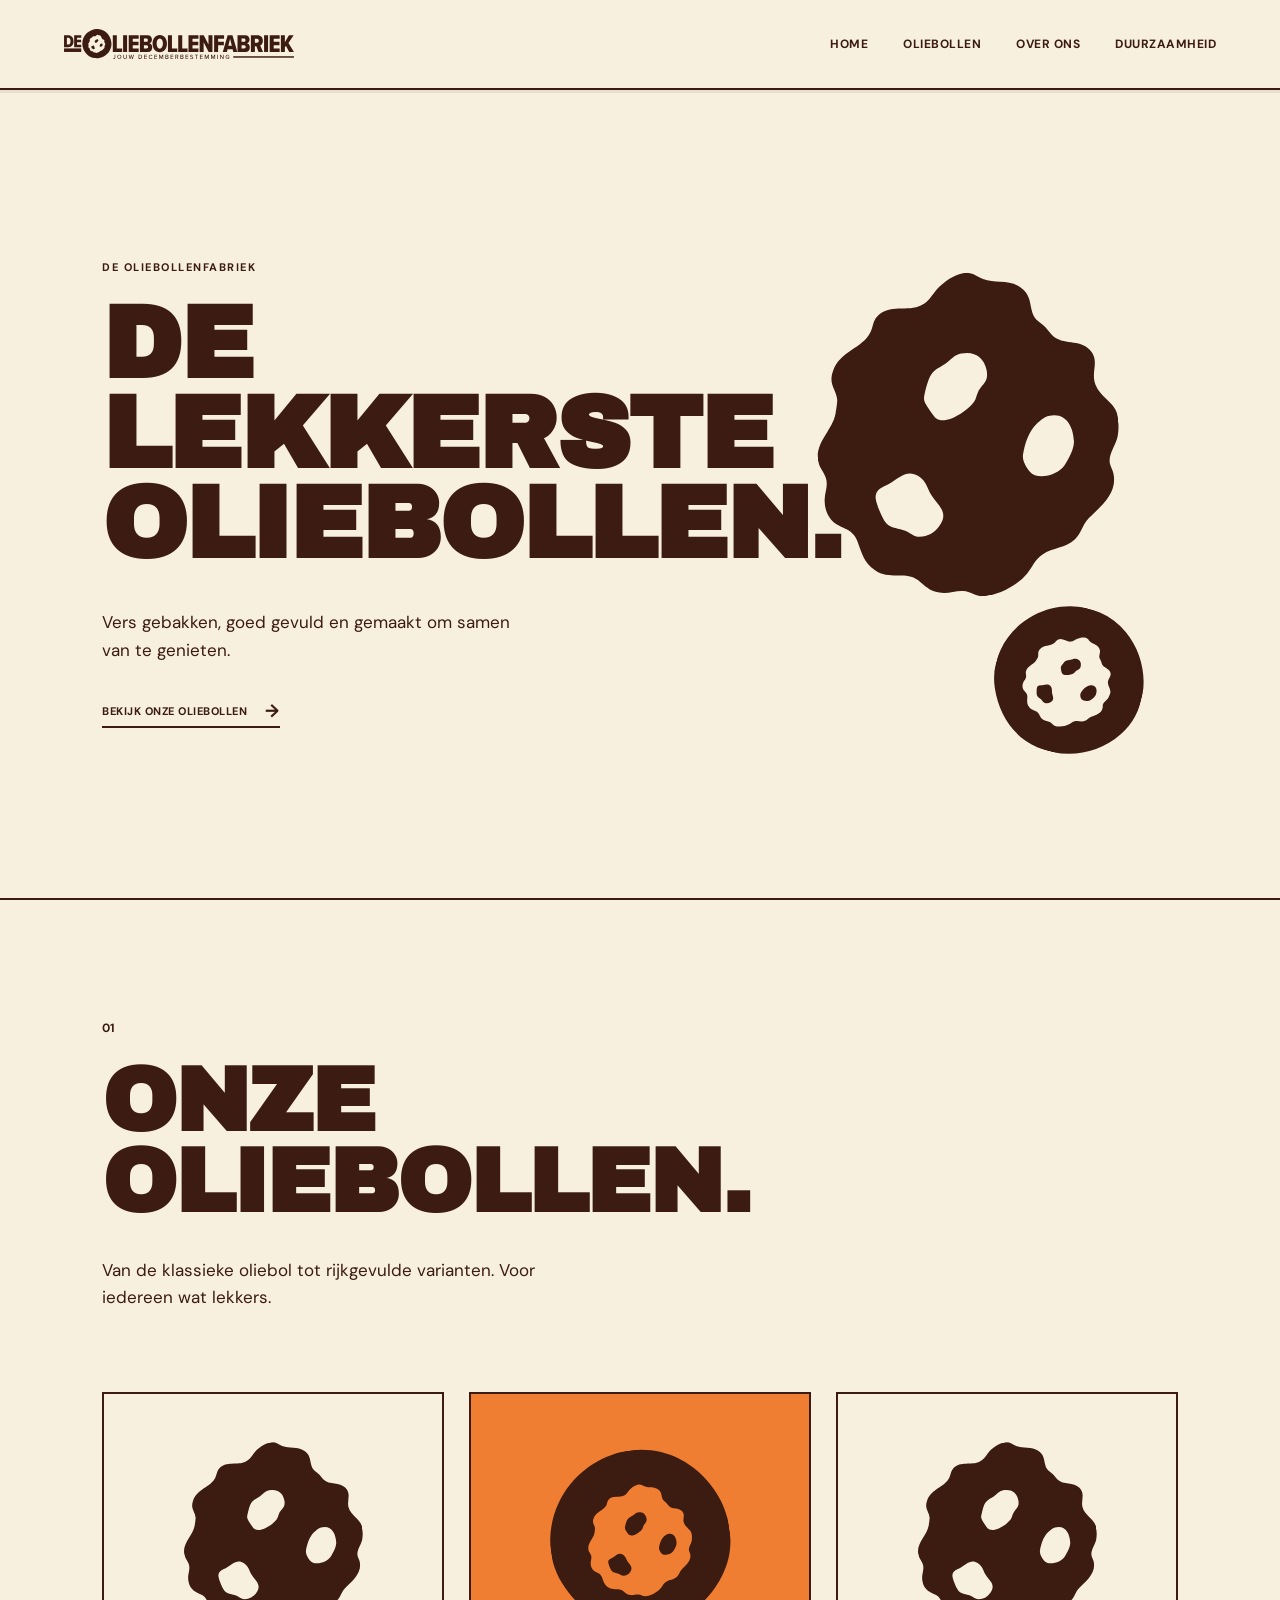
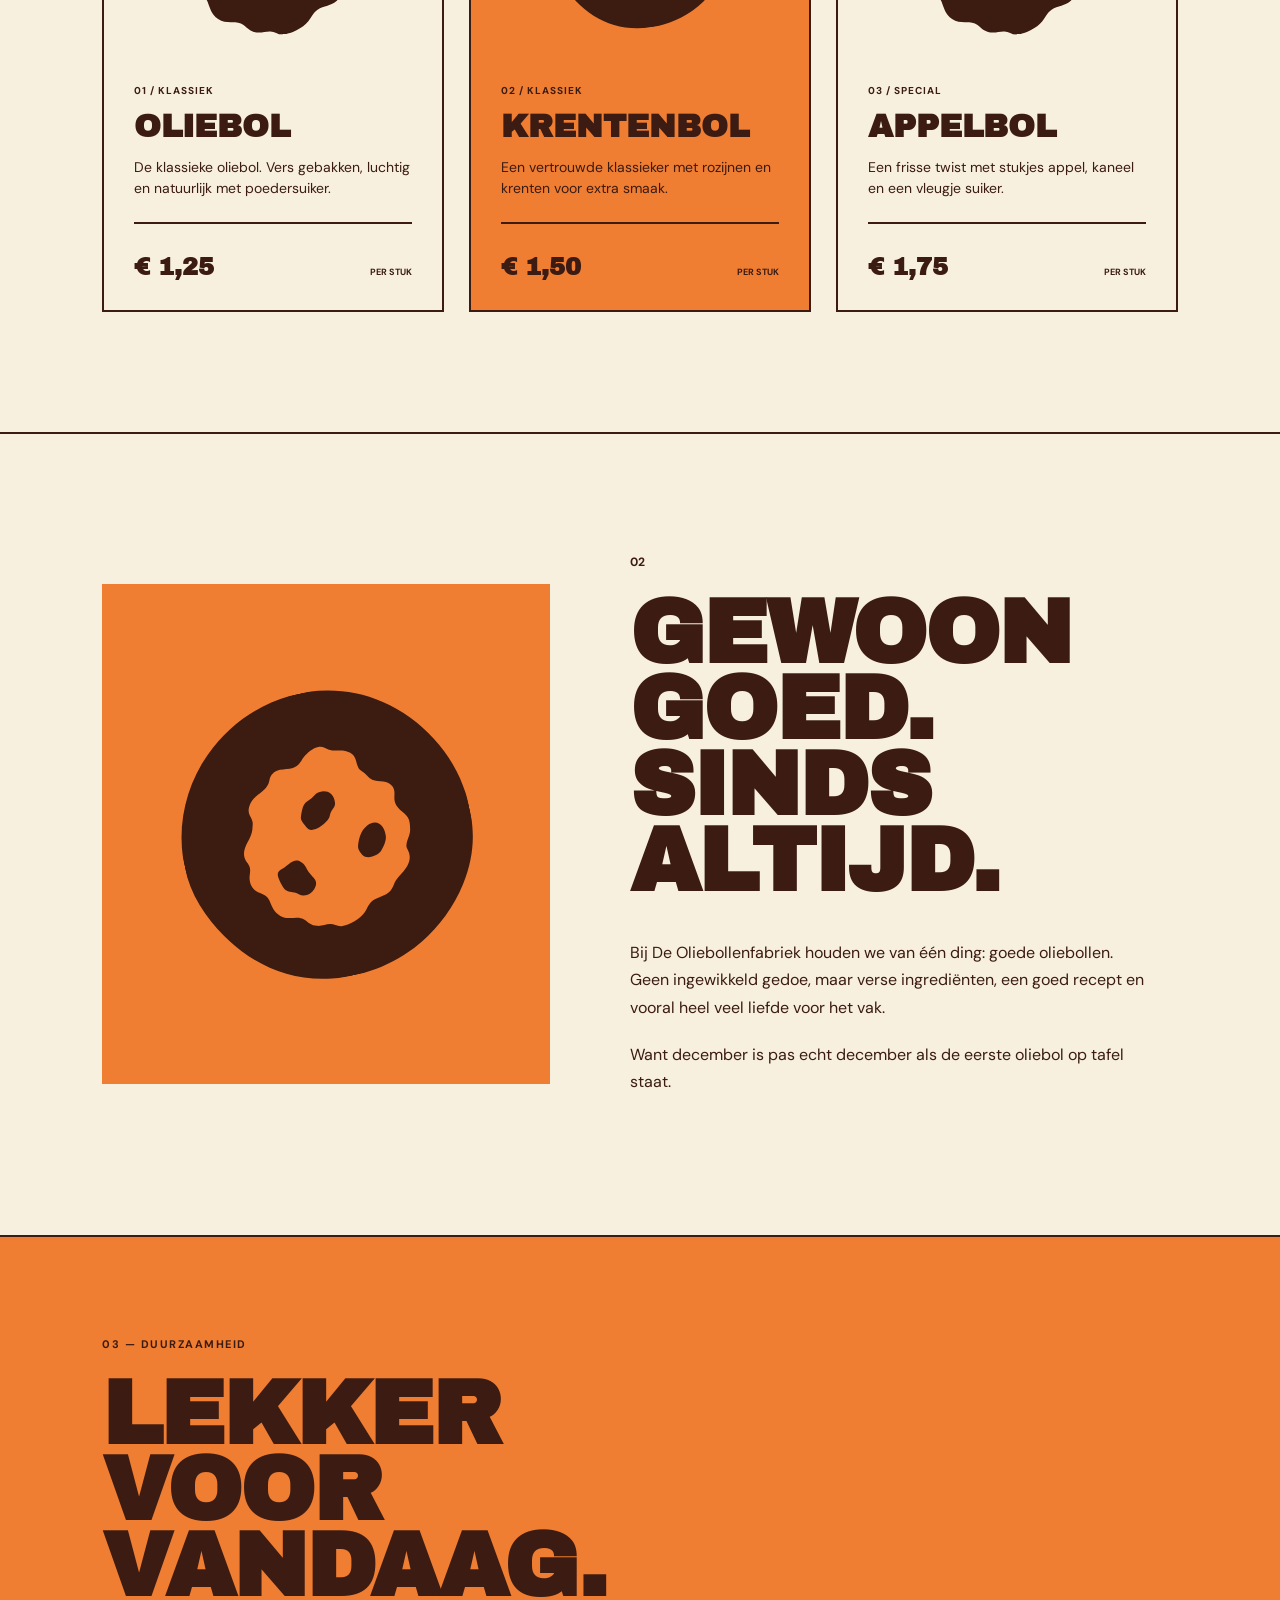
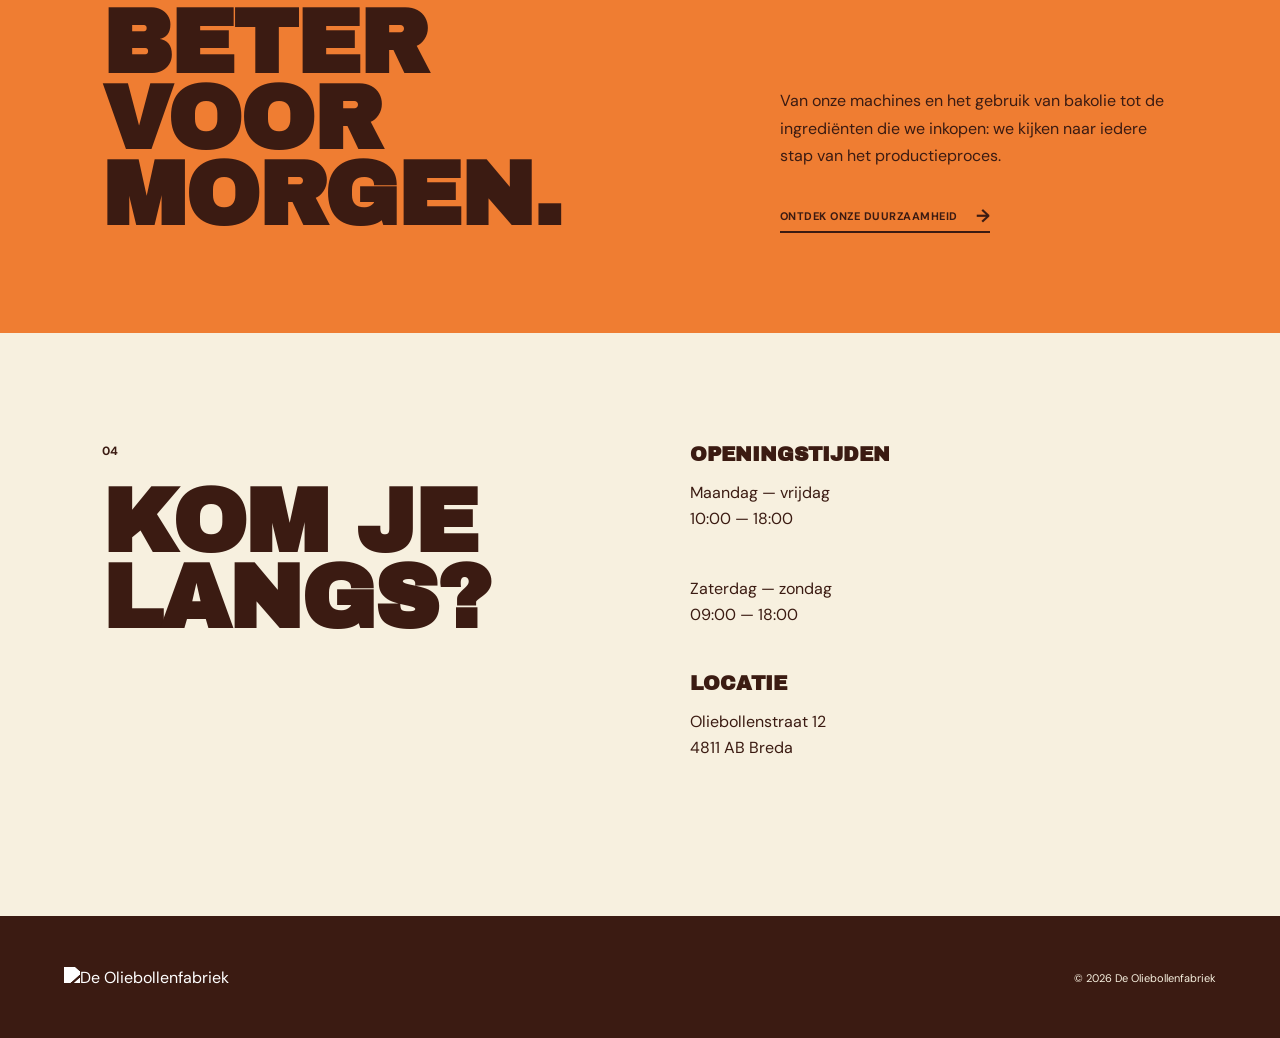
==== index.html @ 241d448b "Add files via upload" ====
<!DOCTYPE html>
<html lang="nl">
<head>
    <meta charset="UTF-8">
    <meta name="viewport" content="width=device-width, initial-scale=1.0">

    <title>De Oliebollenfabriek</title>

    <link rel="stylesheet" href="style.css">

    <link rel="preconnect" href="https://fonts.googleapis.com">
    <link rel="preconnect" href="https://fonts.gstatic.com" crossorigin>
    <link href="https://fonts.googleapis.com/css2?family=Archivo+Black&family=DM+Sans:wght@400;500;700&display=swap" rel="stylesheet">
</head>

<body>

<header class="navbar">

    <a href="index.html" class="brand">
        <img src="typeface_logo.svg" alt="De Oliebollenfabriek">
    </a>

    <nav>
        <a href="index.html">Home</a>
        <a href="#producten">Oliebollen</a>
        <a href="#over-ons">Over ons</a>
        <a href="duurzaamheid.html">Duurzaamheid</a>
    </nav>

</header>


<main>

    <!-- HERO -->
    <section class="home-hero">

        <div class="home-hero-content">

            <p class="eyebrow">DE OLIEBOLLENFABRIEK</p>

            <h1>
                DE LEKKERSTE<br>
                OLIEBOLLEN.
            </h1>

            <p class="hero-description">
                Vers gebakken, goed gevuld en gemaakt
                om samen van te genieten.
            </p>

            <a href="#producten" class="text-button">
                BEKIJK ONZE OLIEBOLLEN
                <span>→</span>
            </a>

        </div>


        <div class="home-hero-visual">

            <img
                src="oliebol.svg"
                alt=""
                class="hero-oliebol"
            >

            <img
                src="oliebol_negative.svg"
                alt=""
                class="hero-oliebol-small"
            >

        </div>

    </section>


    <!-- PRODUCTS -->
    <section class="products" id="producten">

        <div class="section-heading">

            <p class="section-number">01</p>

            <h2>
                ONZE<br>
                OLIEBOLLEN.
            </h2>

            <p class="section-intro">
                Van de klassieke oliebol tot rijkgevulde
                varianten. Voor iedereen wat lekkers.
            </p>

        </div>


        <div class="product-grid">

            <article class="product-card">

                <div class="product-image">
                    <img src="oliebol.svg" alt="Oliebol">
                </div>

                <p class="product-number">01 / KLASSIEK</p>

                <h3>OLIEBOL</h3>

                <p>
                    De klassieke oliebol. Vers gebakken,
                    luchtig en natuurlijk met poedersuiker.
                </p>

                <div class="product-bottom">
                    <strong>€ 1,25</strong>
                    <span>PER STUK</span>
                </div>

            </article>


            <article class="product-card orange-card">

                <div class="product-image">
                    <img src="oliebol_negative.svg" alt="Krentenbol">
                </div>

                <p class="product-number">02 / KLASSIEK</p>

                <h3>KRENTENBOL</h3>

                <p>
                    Een vertrouwde klassieker met rozijnen
                    en krenten voor extra smaak.
                </p>

                <div class="product-bottom">
                    <strong>€ 1,50</strong>
                    <span>PER STUK</span>
                </div>

            </article>


            <article class="product-card">

                <div class="product-image">
                    <img src="oliebol.svg" alt="Appelbol">
                </div>

                <p class="product-number">03 / SPECIAL</p>

                <h3>APPELBOL</h3>

                <p>
                    Een frisse twist met stukjes appel,
                    kaneel en een vleugje suiker.
                </p>

                <div class="product-bottom">
                    <strong>€ 1,75</strong>
                    <span>PER STUK</span>
                </div>

            </article>

        </div>

    </section>


    <!-- ABOUT -->
    <section class="about-home" id="over-ons">

        <div class="about-home-visual">

            <img src="oliebol_negative.svg" alt="">

        </div>

        <div class="about-home-content">

            <p class="section-number">02</p>

            <h2>
                GEWOON<br>
                GOED.<br>
                SINDS<br>
                ALTIJD.
            </h2>

            <p>
                Bij De Oliebollenfabriek houden we van één ding:
                goede oliebollen. Geen ingewikkeld gedoe,
                maar verse ingrediënten, een goed recept en
                vooral heel veel liefde voor het vak.
            </p>

            <p>
                Want december is pas echt december
                als de eerste oliebol op tafel staat.
            </p>

        </div>

    </section>


    <!-- SUSTAINABILITY TEASER -->
    <section class="sustainability-teaser">

        <div>

            <p class="eyebrow">03 — DUURZAAMHEID</p>

            <h2>
                LEKKER VOOR<br>
                VANDAAG.<br>
                BETER VOOR<br>
                MORGEN.
            </h2>

        </div>

        <div class="teaser-content">

            <p>
                Van onze machines en het gebruik van bakolie
                tot de ingrediënten die we inkopen: we kijken
                naar iedere stap van het productieproces.
            </p>

            <a href="duurzaamheid.html" class="text-button">
                ONTDEK ONZE DUURZAAMHEID
                <span>→</span>
            </a>

        </div>

    </section>


    <!-- CONTACT -->
    <section class="contact">

        <div>

            <p class="section-number">04</p>

            <h2>
                KOM JE<br>
                LANGS?
            </h2>

        </div>


        <div class="contact-info">

            <h3>OPENINGSTIJDEN</h3>

            <p>
                Maandag — vrijdag<br>
                10:00 — 18:00
            </p>

            <p>
                Zaterdag — zondag<br>
                09:00 — 18:00
            </p>


            <h3>LOCATIE</h3>

            <p>
                Oliebollenstraat 12<br>
                4811 AB Breda
            </p>

        </div>

    </section>

</main>


<footer class="footer">

    <img src="img/typeface_logo.svg" alt="De Oliebollenfabriek">

    <p>
        © 2026 De Oliebollenfabriek
    </p>

</footer>

</body>
</html>
---- style.css ----
/* =========================================================
   DE OLIEBOLLENFABRIEK
   ========================================================= */

:root {
    --cream: #f7f0df;
    --brown: #3b1b12;
    --orange: #ef7d32;
    --white: #fffaf0;
}


/* =========================================================
   RESET
   ========================================================= */

* {
    margin: 0;
    padding: 0;
    box-sizing: border-box;
}

html {
    scroll-behavior: smooth;
}

body {
    background: var(--cream);
    color: var(--brown);
    font-family: "DM Sans", sans-serif;
    overflow-x: hidden;
}

img {
    max-width: 100%;
    display: block;
}

a {
    color: inherit;
    text-decoration: none;
}


/* =========================================================
   HEADER
   ========================================================= */

.navbar {
    height: 90px;
    padding: 0 5vw;

    display: flex;
    align-items: center;
    justify-content: space-between;

    background: var(--cream);

    border-bottom: 2px solid var(--brown);

    position: sticky;
    top: 0;
    z-index: 100;

    /* Slight separation from the content underneath */
    box-shadow: 0 3px 0 rgba(59, 27, 18, 0.08);
}

.brand {
    width: 230px;
}

.brand img {
    width: 100%;
}

.navbar nav {
    display: flex;
    align-items: center;
    gap: 35px;
}

.navbar nav a {
    font-size: 12px;
    font-weight: 700;
    text-transform: uppercase;
    letter-spacing: 0.5px;

    transition: opacity 0.2s ease;
}

.navbar nav a:hover {
    opacity: 0.55;
}


/* =========================================================
   TYPOGRAPHY
   ========================================================= */

h1,
h2,
h3 {
    font-family: "Archivo Black", sans-serif;
    font-weight: 900;
}

h1,
h2 {
    letter-spacing: -2px;
}

.eyebrow {
    margin-bottom: 25px;

    font-size: 11px;
    font-weight: 700;
    letter-spacing: 1.5px;
}

.section-number {
    margin-bottom: 25px;

    font-size: 12px;
    font-weight: 700;
}


/* =========================================================
   BUTTONS
   ========================================================= */

.text-button {
    display: inline-flex;
    align-items: center;
    gap: 18px;

    padding-bottom: 8px;

    border-bottom: 2px solid var(--brown);

    font-size: 11px;
    font-weight: 700;
    letter-spacing: 0.5px;

    transition: gap 0.2s ease;
}

.text-button span {
    font-size: 18px;
    line-height: 0;
}

.text-button:hover {
    gap: 28px;
}

.text-button-light {
    border-color: var(--cream);
    color: var(--cream);
}


/* =========================================================
   HOMEPAGE — HERO
   ========================================================= */

.home-hero {
    min-height: calc(100vh - 90px);

    padding: 90px 8vw;

    display: grid;
    grid-template-columns: 1.1fr 0.9fr;

    align-items: center;

    border-bottom: 2px solid var(--brown);

    overflow: hidden;
}

.home-hero-content {
    position: relative;
    z-index: 2;
}

.home-hero h1 {
    max-width: 850px;

    font-size: clamp(55px, 8vw, 125px);
    line-height: 0.88;
}

.hero-description {
    max-width: 430px;

    margin: 40px 0 35px;

    font-size: 17px;
    line-height: 1.6;
}

.home-hero-visual {
    position: relative;
    height: 600px;
}

.home-hero-visual .hero-oliebol {
    position: absolute;

    width: min(430px, 34vw);

    right: 2vw;
    top: 80px;

    transform: rotate(-8deg);
}

.home-hero-visual .hero-oliebol-small {
    position: absolute;

    width: 150px;

    right: 0;
    bottom: 40px;

    transform: rotate(15deg);
}


/* =========================================================
   HOMEPAGE — PRODUCTS
   ========================================================= */

.products {
    padding: 120px 8vw;

    border-bottom: 2px solid var(--brown);
}

.products .section-heading {
    max-width: 900px;
    margin-bottom: 80px;
}

.products .section-heading h2 {
    font-size: clamp(55px, 7vw, 105px);
    line-height: 0.9;
}

.section-intro {
    max-width: 500px;

    margin-top: 35px;

    font-size: 17px;
    line-height: 1.6;
}

.product-grid {
    display: grid;
    grid-template-columns: repeat(3, 1fr);
    gap: 25px;
}

.product-card {
    min-height: 520px;

    padding: 30px;

    border: 2px solid var(--brown);

    display: flex;
    flex-direction: column;

    transition:
        transform 0.2s ease,
        box-shadow 0.2s ease;
}

.product-card:hover {
    transform: translateY(-8px);
    box-shadow: 8px 8px 0 var(--brown);
}

.product-card.orange-card {
    background: var(--orange);
}

.product-image {
    height: 230px;

    display: flex;
    align-items: center;
    justify-content: center;

    margin-bottom: 30px;
}

.product-image img {
    width: 180px;
    transform: rotate(-8deg);
}

.product-number {
    margin-bottom: 15px;

    font-size: 10px;
    font-weight: 700;
    letter-spacing: 1px;
}

.product-card h3 {
    margin-bottom: 15px;
    font-size: 32px;
    line-height: 0.95;
}

.product-card > p:not(.product-number) {
    font-size: 14px;
    line-height: 1.5;
}

.product-bottom {
    margin-top: auto;
    padding-top: 30px;

    display: flex;
    align-items: baseline;
    justify-content: space-between;

    border-top: 2px solid currentColor;
}

.product-bottom strong {
    font-family: "Archivo Black", sans-serif;
    font-size: 24px;
}

.product-bottom span {
    font-size: 9px;
    font-weight: 700;
}


/* =========================================================
   HOMEPAGE — ABOUT
   ========================================================= */

.about-home {
    min-height: 750px;

    padding: 120px 8vw;

    display: grid;
    grid-template-columns: 0.9fr 1.1fr;

    align-items: center;
    gap: 80px;

    border-bottom: 2px solid var(--brown);
}

.about-home-visual {
    min-height: 500px;

    background: var(--orange);

    display: flex;
    align-items: center;
    justify-content: center;
}

.about-home-visual img {
    width: 65%;
    transform: rotate(-12deg);
}

.about-home-content {
    max-width: 650px;
}

.about-home-content h2 {
    margin-bottom: 40px;

    font-size: clamp(55px, 7vw, 105px);
    line-height: 0.85;
}

.about-home-content > p:not(.section-number) {
    max-width: 520px;

    margin-bottom: 20px;

    font-size: 16px;
    line-height: 1.7;
}


/* =========================================================
   HOMEPAGE — SUSTAINABILITY TEASER
   ========================================================= */

.sustainability-teaser {
    min-height: 650px;

    padding: 100px 8vw;

    background: var(--orange);

    display: grid;
    grid-template-columns: 1.2fr 0.8fr;

    align-items: end;
    gap: 80px;
}

.sustainability-teaser h2 {
    font-size: clamp(55px, 7vw, 105px);
    line-height: 0.85;
}

.teaser-content {
    max-width: 420px;
}

.teaser-content p {
    margin-bottom: 35px;

    font-size: 16px;
    line-height: 1.7;
}


/* =========================================================
   HOMEPAGE — CONTACT
   ========================================================= */

.contact {
    min-height: 550px;

    padding: 110px 8vw;

    display: grid;
    grid-template-columns: 1fr 1fr;

    gap: 100px;

    border-bottom: 2px solid var(--brown);
}

.contact h2 {
    font-size: clamp(55px, 7vw, 105px);
    line-height: 0.85;
}

.contact-info {
    max-width: 400px;
}

.contact-info h3 {
    margin-bottom: 15px;
    font-size: 20px;
}

.contact-info p {
    margin-bottom: 45px;

    font-size: 16px;
    line-height: 1.6;
}


/* =========================================================
   DUURZAAMHEID — HERO
   ========================================================= */

.hero {
    min-height: 750px;

    padding: 90px 8vw;

    display: grid;
    grid-template-columns: 1.2fr 0.8fr;

    align-items: center;

    border-bottom: 2px solid var(--brown);

    overflow: hidden;
}

.hero-content {
    position: relative;
    z-index: 2;
}

.hero h1 {
    max-width: 1000px;

    font-size: clamp(55px, 7.5vw, 125px);
    line-height: 0.88;
}

.hero-intro {
    max-width: 550px;

    margin: 40px 0 35px;

    font-size: 17px;
    line-height: 1.6;
}

.hero-visual {
    position: relative;
    height: 600px;
}

.hero-visual .hero-oliebol {
    position: absolute;

    width: min(430px, 34vw);

    right: 0;
    top: 80px;

    transform: rotate(-8deg);
}

.hero-visual .hero-oliebol-small {
    position: absolute;

    width: 150px;

    right: 20px;
    bottom: 20px;

    transform: rotate(15deg);
}


/* =========================================================
   DUURZAAMHEID — PRODUCTION STORY
   ========================================================= */

.about {
    min-height: 700px;

    padding: 110px 8vw;

    display: grid;
    grid-template-columns: 1.2fr 0.8fr;

    gap: 70px;

    border-bottom: 2px solid var(--brown);
}

.about-heading h2 {
    width: 100%;
    max-width: 100%;

    font-size: clamp(42px, 5.2vw, 82px);
    line-height: 0.9;

    letter-spacing: -1.5px;
}

.about-text {
    max-width: 430px;

    font-size: 16px;
    line-height: 1.65;
}

.about-text p {
    margin-bottom: 25px;
}

.about-decoration {
    margin-top: 60px;

    display: flex;
    justify-content: flex-end;
}

.about-decoration img {
    width: 150px;
    transform: rotate(12deg);
}


/* =========================================================
   DUURZAAMHEID — CARDS
   ========================================================= */

.sustainability {
    padding: 110px 8vw;

    background: var(--brown);
    color: var(--cream);
}

.section-heading.light {
    margin-bottom: 80px;
}

.section-heading.light h2 {
    font-size: clamp(55px, 7vw, 105px);
    line-height: 0.85;
}

.cards {
    display: grid;
    grid-template-columns: repeat(2, 1fr);
    gap: 20px;
}

.card {
    min-height: 330px;

    padding: 30px;

    border: 2px solid var(--cream);

    display: flex;
    flex-direction: column;
}

.card-number {
    margin-bottom: 70px;

    font-size: 12px;
    font-weight: 700;
}

.card h3 {
    margin-bottom: 20px;

    font-size: 28px;
    line-height: 0.95;
}

.card p:last-child {
    max-width: 500px;

    font-size: 14px;
    line-height: 1.6;
}


/* =========================================================
   DUURZAAMHEID — FUTURE
   ========================================================= */

.future {
    min-height: 750px;

    padding: 120px 8vw;

    display: grid;
    grid-template-columns: 1fr 1fr;

    align-items: center;
    gap: 80px;

    border-bottom: 2px solid var(--brown);
}

.future h2 {
    font-size: clamp(60px, 8vw, 120px);
    line-height: 0.83;
}

.future-text {
    max-width: 430px;

    margin-top: 50px;

    font-size: 16px;
    line-height: 1.7;
}

.future-text p {
    margin-bottom: 20px;
}

.future-visual {
    display: flex;
    align-items: center;
    justify-content: center;
}

.orange-circle {
    width: min(500px, 40vw);
    aspect-ratio: 1;

    border-radius: 50%;

    background: var(--orange);

    display: flex;
    align-items: center;
    justify-content: center;
}

.orange-circle img {
    width: 65%;
    transform: rotate(-12deg);
}


/* =========================================================
   DUURZAAMHEID — CTA
   ========================================================= */

.cta {
    min-height: 600px;

    padding: 110px 8vw;

    background: var(--orange);

    display: flex;
    flex-direction: column;
    justify-content: center;
}

.cta h2 {
    margin-bottom: 50px;

    font-size: clamp(55px, 7vw, 110px);
    line-height: 0.85;
}


/* =========================================================
   FOOTER
   ========================================================= */

.footer {
    min-height: 120px;

    padding: 35px 5vw;

    display: flex;
    align-items: center;
    justify-content: space-between;

    background: var(--brown);
    color: var(--cream);
}

.footer img {
    width: 210px;
    filter: brightness(0) invert(1);
}

.footer p {
    font-size: 11px;
}


/* =========================================================
   TABLET
   ========================================================= */

@media (max-width: 900px) {

    .navbar {
        padding: 0 5vw;
    }

    .navbar nav {
        gap: 18px;
    }

    .navbar nav a {
        font-size: 10px;
    }

    .brand {
        width: 180px;
    }


    .home-hero,
    .hero {
        grid-template-columns: 1fr;
    }

    .home-hero-visual,
    .hero-visual {
        height: 350px;
    }

    .home-hero-visual .hero-oliebol,
    .hero-visual .hero-oliebol {
        width: 300px;

        right: 10%;
        top: 20px;
    }


    .product-grid {
        grid-template-columns: 1fr;
    }

    .cards {
        grid-template-columns: 1fr;
    }

    .product-card {
        min-height: 450px;
    }


    .about-home,
    .about,
    .future,
    .contact,
    .sustainability-teaser {
        grid-template-columns: 1fr;
    }


    .about-home {
        gap: 60px;
    }

    .about-home-visual {
        min-height: 400px;
    }


    .sustainability-teaser {
        gap: 60px;
    }


    .future {
        gap: 60px;
    }

    .orange-circle {
        width: 400px;
    }


    .contact {
        gap: 60px;
    }
}


/* =========================================================
   MOBILE
   ========================================================= */

@media (max-width: 600px) {

    .navbar {
        height: auto;

        padding: 20px 6vw;

        flex-direction: column;

        gap: 20px;
    }

    .navbar nav {
        width: 100%;

        justify-content: center;
        flex-wrap: wrap;

        gap: 15px;
    }

    .brand {
        width: 190px;
    }


    .home-hero,
    .hero {
        padding: 70px 6vw;
    }

    .home-hero h1,
    .hero h1 {
        font-size: 48px;
    }

    .home-hero-visual,
    .hero-visual {
        height: 280px;
    }

    .home-hero-visual .hero-oliebol,
    .hero-visual .hero-oliebol {
        width: 230px;
        right: 5%;
    }

    .hero-oliebol-small {
        width: 90px;
    }


    .products,
    .about-home,
    .about,
    .sustainability,
    .future,
    .contact,
    .cta {
        padding: 75px 6vw;
    }


    .products .section-heading h2,
    .section-heading.light h2,
    .about-home-content h2,
    .sustainability-teaser h2,
    .contact h2,
    .future h2,
    .cta h2 {
        font-size: 50px;
    }


    .about-heading h2 {
        font-size: 45px;
    }


    .product-card {
        min-height: 450px;
    }


    .orange-circle {
        width: 280px;
    }


    .footer {
        padding: 30px 6vw;

        flex-direction: column;

        gap: 20px;
    }

}
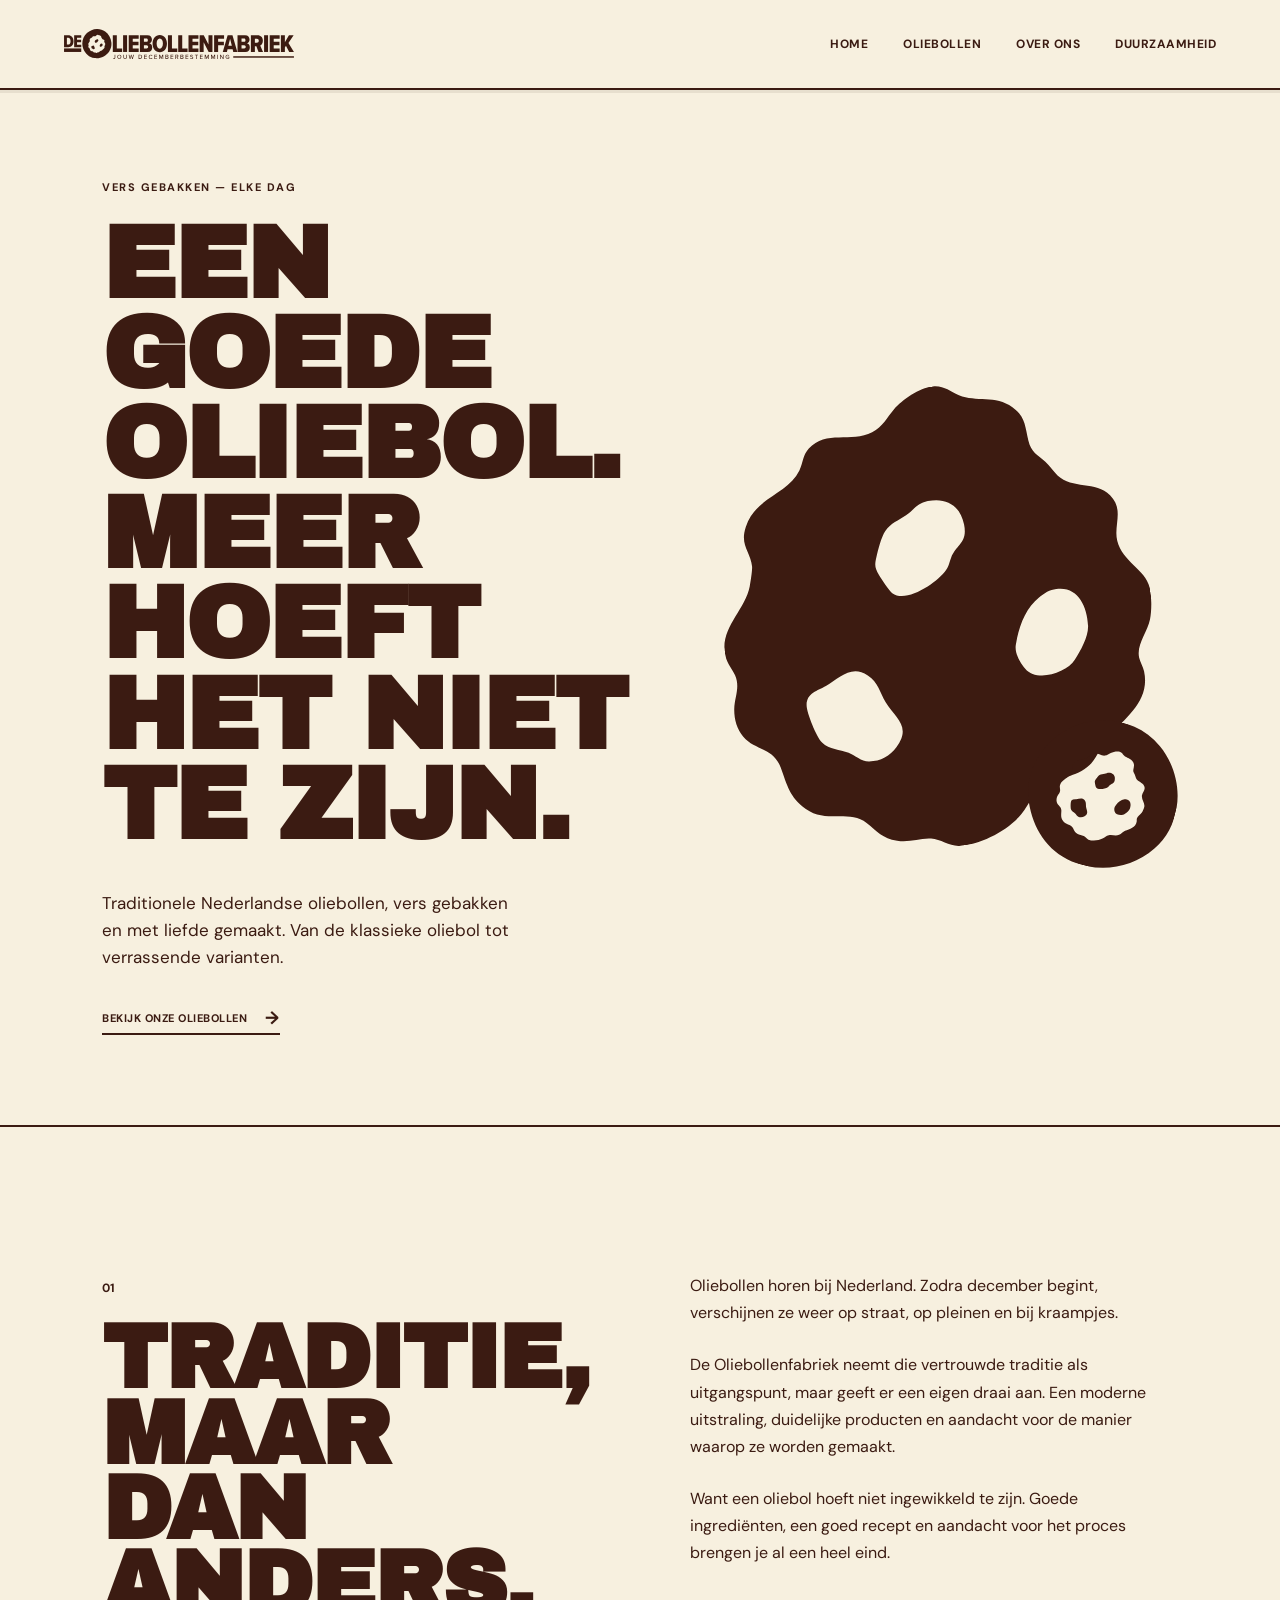
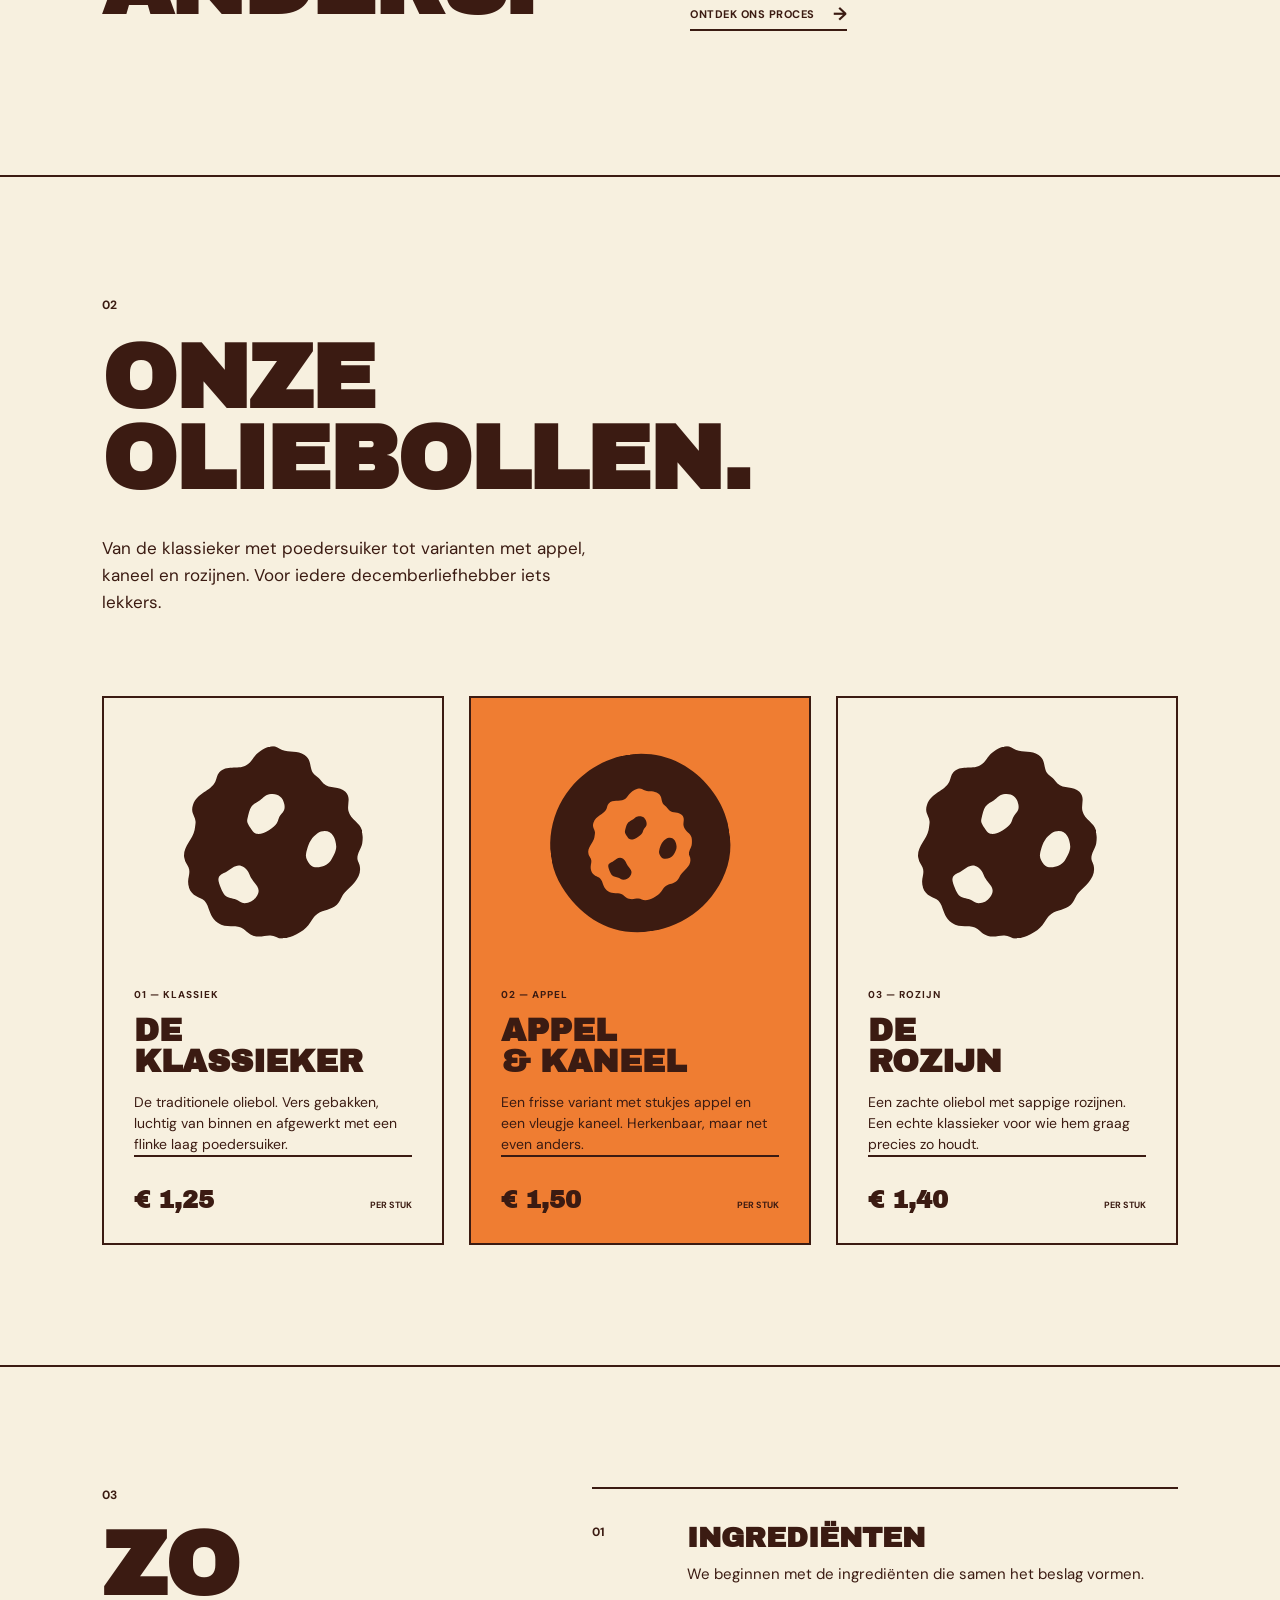
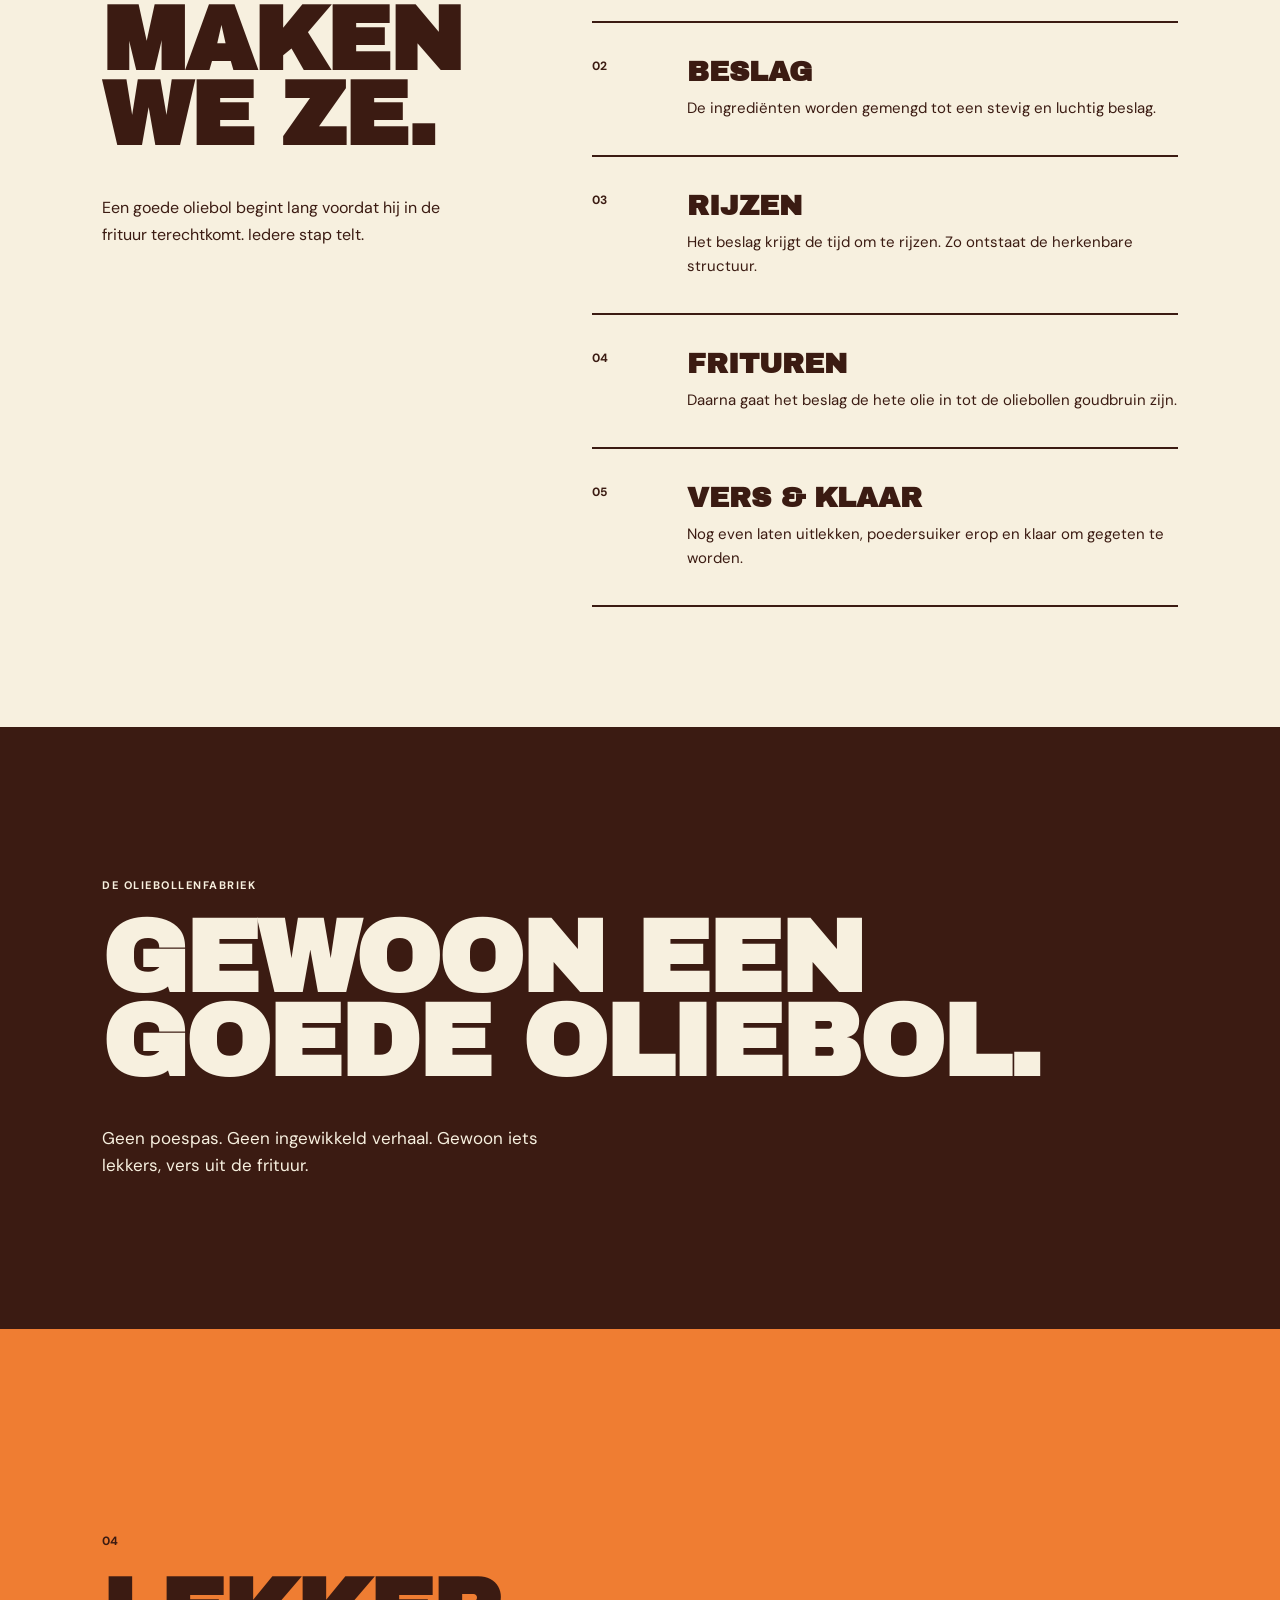
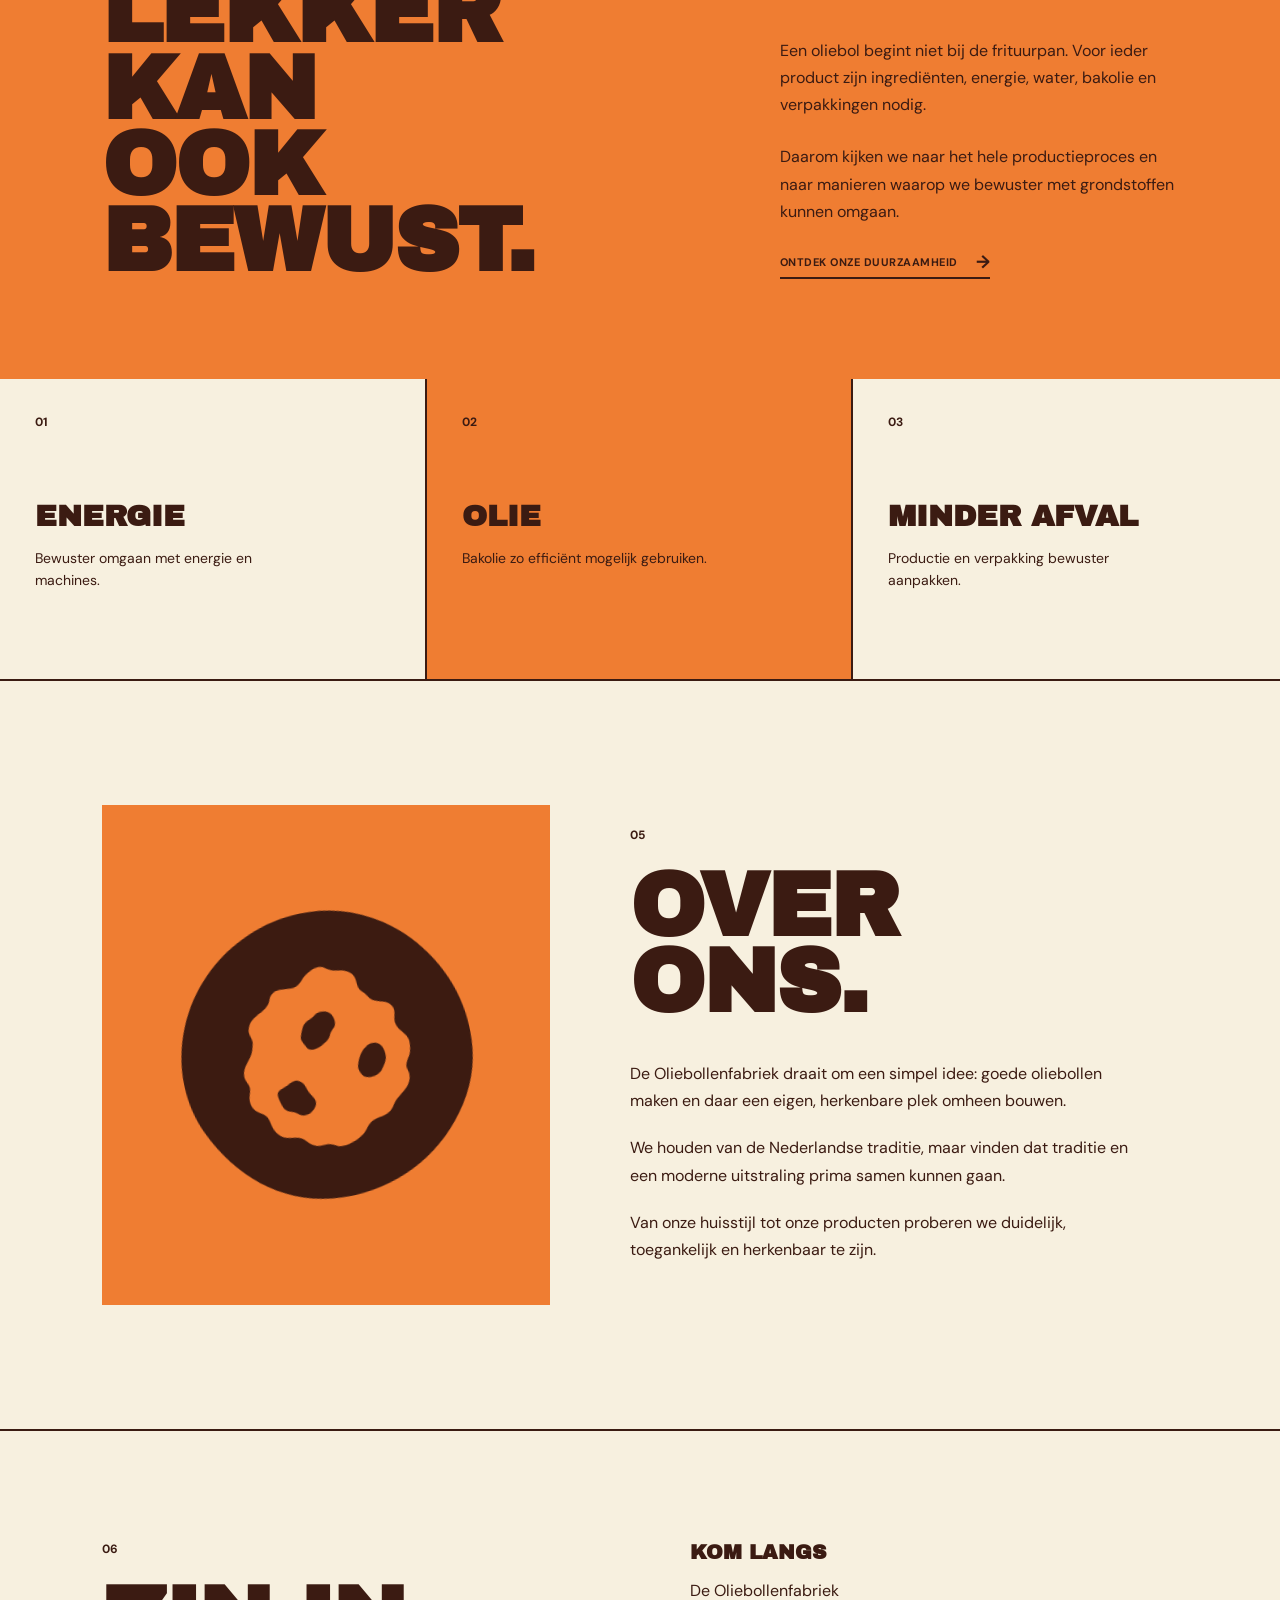
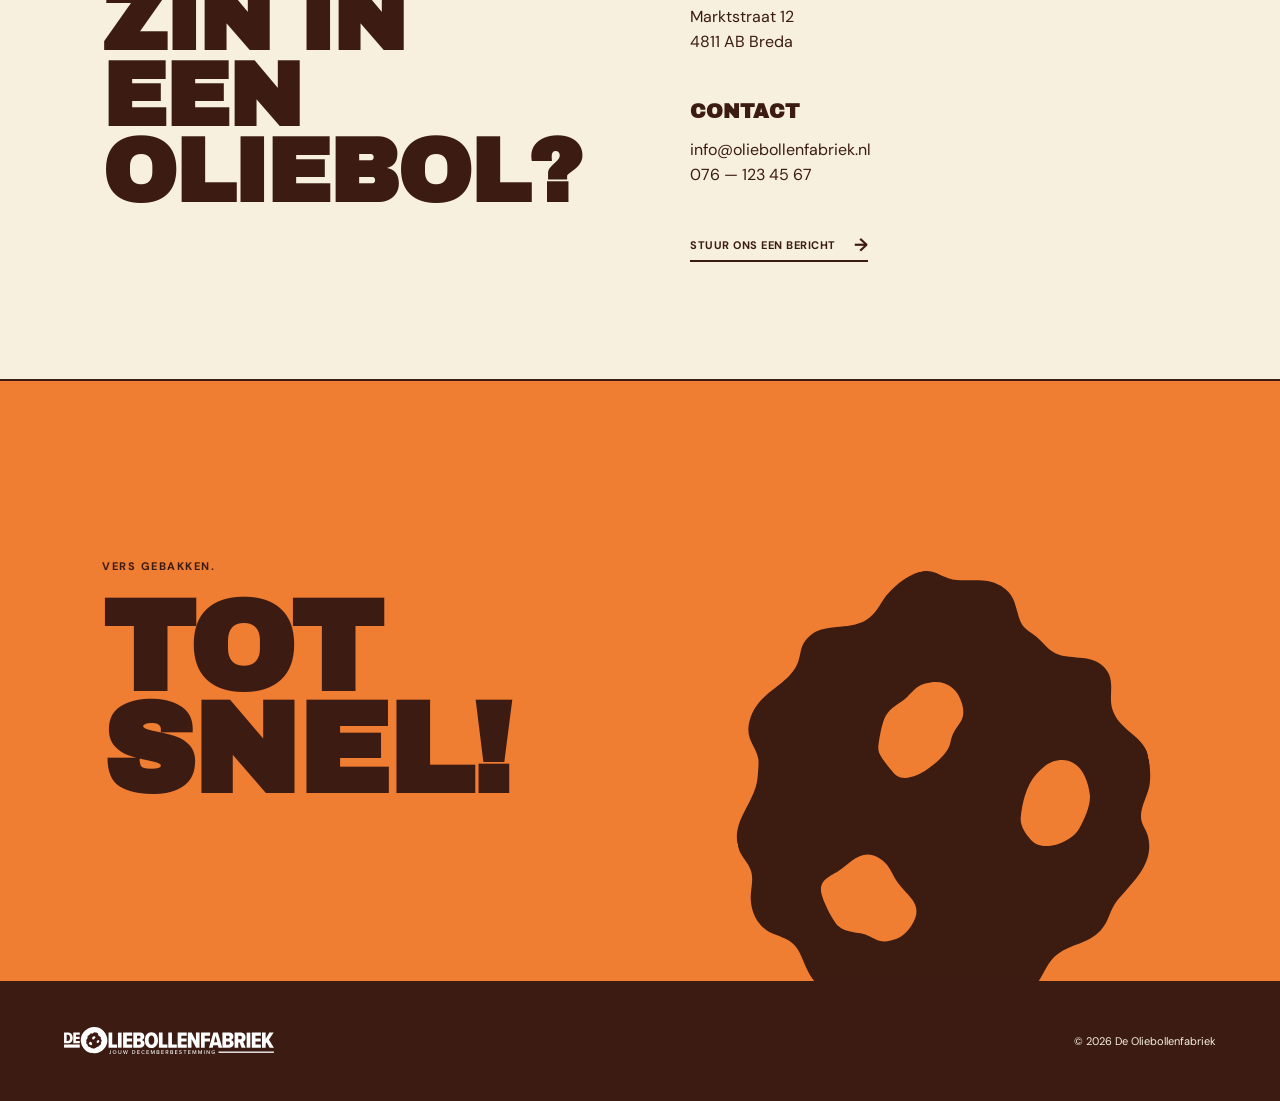
==== commit 673fb200: "Add files via upload" ====
--- a/index.html
+++ b/index.html
@@ -10,10 +10,19 @@
 
     <link rel="preconnect" href="https://fonts.googleapis.com">
     <link rel="preconnect" href="https://fonts.gstatic.com" crossorigin>
-    <link href="https://fonts.googleapis.com/css2?family=Archivo+Black&family=DM+Sans:wght@400;500;700&display=swap" rel="stylesheet">
+
+    <link
+        href="https://fonts.googleapis.com/css2?family=Archivo+Black&family=DM+Sans:wght@400;500;700&display=swap"
+        rel="stylesheet"
+    >
 </head>
 
 <body>
+
+
+<!-- =====================================================
+     HEADER
+     ===================================================== -->
 
 <header class="navbar">
 
@@ -33,263 +42,647 @@
 
 <main>
 
-    <!-- HERO -->
-    <section class="home-hero">
-
-        <div class="home-hero-content">
-
-            <p class="eyebrow">DE OLIEBOLLENFABRIEK</p>
-
-            <h1>
-                DE LEKKERSTE<br>
-                OLIEBOLLEN.
-            </h1>
-
-            <p class="hero-description">
-                Vers gebakken, goed gevuld en gemaakt
-                om samen van te genieten.
+
+<!-- =====================================================
+     HERO
+     ===================================================== -->
+
+<section class="home-hero">
+
+    <div class="home-hero-content">
+
+        <p class="eyebrow">
+            VERS GEBAKKEN — ELKE DAG
+        </p>
+
+        <h1>
+            EEN GOEDE<br>
+            OLIEBOL.<br>
+            MEER HOEFT<br>
+            HET NIET TE ZIJN.
+        </h1>
+
+        <p class="hero-description">
+            Traditionele Nederlandse oliebollen, vers gebakken
+            en met liefde gemaakt. Van de klassieke oliebol
+            tot verrassende varianten.
+        </p>
+
+        <a href="#producten" class="text-button">
+            BEKIJK ONZE OLIEBOLLEN
+            <span>→</span>
+        </a>
+
+    </div>
+
+
+    <div class="home-hero-visual">
+
+        <img
+            src="oliebol.svg"
+            alt=""
+            class="hero-oliebol"
+        >
+
+        <img
+            src="oliebol_negative.svg"
+            alt=""
+            class="hero-oliebol-small"
+        >
+
+    </div>
+
+</section>
+
+
+<!-- =====================================================
+     BRAND STORY
+     ===================================================== -->
+
+<section class="brand-story">
+
+    <div class="brand-story-heading">
+
+        <p class="section-number">
+            01
+        </p>
+
+        <h2>
+            TRADITIE,<br>
+            MAAR DAN<br>
+            ANDERS.
+        </h2>
+
+    </div>
+
+
+    <div class="brand-story-content">
+
+        <p>
+            Oliebollen horen bij Nederland. Zodra december
+            begint, verschijnen ze weer op straat, op pleinen
+            en bij kraampjes.
+        </p>
+
+        <p>
+            De Oliebollenfabriek neemt die vertrouwde traditie
+            als uitgangspunt, maar geeft er een eigen draai aan.
+            Een moderne uitstraling, duidelijke producten en
+            aandacht voor de manier waarop ze worden gemaakt.
+        </p>
+
+        <p>
+            Want een oliebol hoeft niet ingewikkeld te zijn.
+            Goede ingrediënten, een goed recept en aandacht
+            voor het proces brengen je al een heel eind.
+        </p>
+
+        <a href="#hoe-we-maken" class="text-button">
+            ONTDEK ONS PROCES
+            <span>→</span>
+        </a>
+
+    </div>
+
+</section>
+
+
+<!-- =====================================================
+     PRODUCTS
+     ===================================================== -->
+
+<section class="products" id="producten">
+
+    <div class="section-heading">
+
+        <p class="section-number">
+            02
+        </p>
+
+        <h2>
+            ONZE<br>
+            OLIEBOLLEN.
+        </h2>
+
+        <p class="section-intro">
+            Van de klassieker met poedersuiker tot varianten
+            met appel, kaneel en rozijnen. Voor iedere
+            decemberliefhebber iets lekkers.
+        </p>
+
+    </div>
+
+
+    <div class="product-grid">
+
+
+        <!-- CLASSIC -->
+
+        <article class="product-card">
+
+            <div class="product-image">
+
+                <img
+                    src="oliebol.svg"
+                    alt="Klassieke oliebol"
+                >
+
+            </div>
+
+            <p class="product-number">
+                01 — KLASSIEK
             </p>
 
-            <a href="#producten" class="text-button">
-                BEKIJK ONZE OLIEBOLLEN
-                <span>→</span>
-            </a>
+            <h3>
+                DE<br>
+                KLASSIEKER
+            </h3>
+
+            <p>
+                De traditionele oliebol. Vers gebakken,
+                luchtig van binnen en afgewerkt met een
+                flinke laag poedersuiker.
+            </p>
+
+            <div class="product-bottom">
+
+                <strong>
+                    € 1,25
+                </strong>
+
+                <span>
+                    PER STUK
+                </span>
+
+            </div>
+
+        </article>
+
+
+        <!-- APPLE -->
+
+        <article class="product-card orange-card">
+
+            <div class="product-image">
+
+                <img
+                    src="oliebol_negative.svg"
+                    alt="Appel-kaneel oliebol"
+                >
+
+            </div>
+
+            <p class="product-number">
+                02 — APPEL
+            </p>
+
+            <h3>
+                APPEL<br>
+                & KANEEL
+            </h3>
+
+            <p>
+                Een frisse variant met stukjes appel en
+                een vleugje kaneel. Herkenbaar, maar net
+                even anders.
+            </p>
+
+            <div class="product-bottom">
+
+                <strong>
+                    € 1,50
+                </strong>
+
+                <span>
+                    PER STUK
+                </span>
+
+            </div>
+
+        </article>
+
+
+        <!-- RAISIN -->
+
+        <article class="product-card">
+
+            <div class="product-image">
+
+                <img
+                    src="oliebol.svg"
+                    alt="Oliebol met rozijnen"
+                >
+
+            </div>
+
+            <p class="product-number">
+                03 — ROZIJN
+            </p>
+
+            <h3>
+                DE<br>
+                ROZIJN
+            </h3>
+
+            <p>
+                Een zachte oliebol met sappige rozijnen.
+                Een echte klassieker voor wie hem graag
+                precies zo houdt.
+            </p>
+
+            <div class="product-bottom">
+
+                <strong>
+                    € 1,40
+                </strong>
+
+                <span>
+                    PER STUK
+                </span>
+
+            </div>
+
+        </article>
+
+    </div>
+
+</section>
+
+
+<!-- =====================================================
+     HOW WE MAKE THEM
+     ===================================================== -->
+
+<section class="process" id="hoe-we-maken">
+
+    <div class="process-heading">
+
+        <p class="section-number">
+            03
+        </p>
+
+        <h2>
+            ZO MAKEN<br>
+            WE ZE.
+        </h2>
+
+        <p>
+            Een goede oliebol begint lang voordat hij
+            in de frituur terechtkomt. Iedere stap telt.
+        </p>
+
+    </div>
+
+
+    <div class="process-steps">
+
+
+        <div class="process-step">
+
+            <span>01</span>
+
+            <div>
+                <h3>INGREDIËNTEN</h3>
+
+                <p>
+                    We beginnen met de ingrediënten die
+                    samen het beslag vormen.
+                </p>
+            </div>
 
         </div>
 
 
-        <div class="home-hero-visual">
-
-            <img
-                src="oliebol.svg"
-                alt=""
-                class="hero-oliebol"
-            >
-
-            <img
-                src="oliebol_negative.svg"
-                alt=""
-                class="hero-oliebol-small"
-            >
+        <div class="process-step">
+
+            <span>02</span>
+
+            <div>
+                <h3>BESLAG</h3>
+
+                <p>
+                    De ingrediënten worden gemengd tot
+                    een stevig en luchtig beslag.
+                </p>
+            </div>
 
         </div>
 
-    </section>
-
-
-    <!-- PRODUCTS -->
-    <section class="products" id="producten">
-
-        <div class="section-heading">
-
-            <p class="section-number">01</p>
-
-            <h2>
-                ONZE<br>
-                OLIEBOLLEN.
-            </h2>
-
-            <p class="section-intro">
-                Van de klassieke oliebol tot rijkgevulde
-                varianten. Voor iedereen wat lekkers.
-            </p>
+
+        <div class="process-step">
+
+            <span>03</span>
+
+            <div>
+                <h3>RIJZEN</h3>
+
+                <p>
+                    Het beslag krijgt de tijd om te rijzen.
+                    Zo ontstaat de herkenbare structuur.
+                </p>
+            </div>
 
         </div>
 
 
-        <div class="product-grid">
-
-            <article class="product-card">
-
-                <div class="product-image">
-                    <img src="oliebol.svg" alt="Oliebol">
-                </div>
-
-                <p class="product-number">01 / KLASSIEK</p>
-
-                <h3>OLIEBOL</h3>
+        <div class="process-step">
+
+            <span>04</span>
+
+            <div>
+                <h3>FRITUREN</h3>
 
                 <p>
-                    De klassieke oliebol. Vers gebakken,
-                    luchtig en natuurlijk met poedersuiker.
+                    Daarna gaat het beslag de hete olie in
+                    tot de oliebollen goudbruin zijn.
                 </p>
-
-                <div class="product-bottom">
-                    <strong>€ 1,25</strong>
-                    <span>PER STUK</span>
-                </div>
-
-            </article>
-
-
-            <article class="product-card orange-card">
-
-                <div class="product-image">
-                    <img src="oliebol_negative.svg" alt="Krentenbol">
-                </div>
-
-                <p class="product-number">02 / KLASSIEK</p>
-
-                <h3>KRENTENBOL</h3>
+            </div>
+
+        </div>
+
+
+        <div class="process-step">
+
+            <span>05</span>
+
+            <div>
+                <h3>VERS & KLAAR</h3>
 
                 <p>
-                    Een vertrouwde klassieker met rozijnen
-                    en krenten voor extra smaak.
+                    Nog even laten uitlekken, poedersuiker
+                    erop en klaar om gegeten te worden.
                 </p>
-
-                <div class="product-bottom">
-                    <strong>€ 1,50</strong>
-                    <span>PER STUK</span>
-                </div>
-
-            </article>
-
-
-            <article class="product-card">
-
-                <div class="product-image">
-                    <img src="oliebol.svg" alt="Appelbol">
-                </div>
-
-                <p class="product-number">03 / SPECIAL</p>
-
-                <h3>APPELBOL</h3>
-
-                <p>
-                    Een frisse twist met stukjes appel,
-                    kaneel en een vleugje suiker.
-                </p>
-
-                <div class="product-bottom">
-                    <strong>€ 1,75</strong>
-                    <span>PER STUK</span>
-                </div>
-
-            </article>
+            </div>
 
         </div>
 
-    </section>
-
-
-    <!-- ABOUT -->
-    <section class="about-home" id="over-ons">
-
-        <div class="about-home-visual">
-
-            <img src="oliebol_negative.svg" alt="">
-
-        </div>
-
-        <div class="about-home-content">
-
-            <p class="section-number">02</p>
-
-            <h2>
-                GEWOON<br>
-                GOED.<br>
-                SINDS<br>
-                ALTIJD.
-            </h2>
-
-            <p>
-                Bij De Oliebollenfabriek houden we van één ding:
-                goede oliebollen. Geen ingewikkeld gedoe,
-                maar verse ingrediënten, een goed recept en
-                vooral heel veel liefde voor het vak.
-            </p>
-
-            <p>
-                Want december is pas echt december
-                als de eerste oliebol op tafel staat.
-            </p>
-
-        </div>
-
-    </section>
-
-
-    <!-- SUSTAINABILITY TEASER -->
-    <section class="sustainability-teaser">
-
-        <div>
-
-            <p class="eyebrow">03 — DUURZAAMHEID</p>
-
-            <h2>
-                LEKKER VOOR<br>
-                VANDAAG.<br>
-                BETER VOOR<br>
-                MORGEN.
-            </h2>
-
-        </div>
-
-        <div class="teaser-content">
-
-            <p>
-                Van onze machines en het gebruik van bakolie
-                tot de ingrediënten die we inkopen: we kijken
-                naar iedere stap van het productieproces.
-            </p>
-
-            <a href="duurzaamheid.html" class="text-button">
-                ONTDEK ONZE DUURZAAMHEID
-                <span>→</span>
-            </a>
-
-        </div>
-
-    </section>
-
-
-    <!-- CONTACT -->
-    <section class="contact">
-
-        <div>
-
-            <p class="section-number">04</p>
-
-            <h2>
-                KOM JE<br>
-                LANGS?
-            </h2>
-
-        </div>
-
-
-        <div class="contact-info">
-
-            <h3>OPENINGSTIJDEN</h3>
-
-            <p>
-                Maandag — vrijdag<br>
-                10:00 — 18:00
-            </p>
-
-            <p>
-                Zaterdag — zondag<br>
-                09:00 — 18:00
-            </p>
-
-
-            <h3>LOCATIE</h3>
-
-            <p>
-                Oliebollenstraat 12<br>
-                4811 AB Breda
-            </p>
-
-        </div>
-
-    </section>
+    </div>
+
+</section>
+
+
+<!-- =====================================================
+     BIG BRAND STATEMENT
+     ===================================================== -->
+
+<section class="brand-statement">
+
+    <p class="eyebrow">
+        DE OLIEBOLLENFABRIEK
+    </p>
+
+    <h2>
+        GEWOON EEN<br>
+        GOEDE OLIEBOL.
+    </h2>
+
+    <p>
+        Geen poespas. Geen ingewikkeld verhaal.
+        Gewoon iets lekkers, vers uit de frituur.
+    </p>
+
+</section>
+
+
+<!-- =====================================================
+     SUSTAINABILITY PREVIEW
+     ===================================================== -->
+
+<section class="sustainability-teaser">
+
+    <div>
+
+        <p class="section-number">
+            04
+        </p>
+
+        <h2>
+            LEKKER KAN<br>
+            OOK BEWUST.
+        </h2>
+
+    </div>
+
+
+    <div class="teaser-content">
+
+        <p>
+            Een oliebol begint niet bij de frituurpan.
+            Voor ieder product zijn ingrediënten, energie,
+            water, bakolie en verpakkingen nodig.
+        </p>
+
+        <p>
+            Daarom kijken we naar het hele productieproces
+            en naar manieren waarop we bewuster met
+            grondstoffen kunnen omgaan.
+        </p>
+
+        <a
+            href="duurzaamheid.html"
+            class="text-button"
+        >
+            ONTDEK ONZE DUURZAAMHEID
+            <span>→</span>
+        </a>
+
+    </div>
+
+</section>
+
+
+<!-- =====================================================
+     SUSTAINABILITY MINI TOPICS
+     ===================================================== -->
+
+<section class="sustainability-highlights">
+
+    <div class="sustainability-highlight">
+
+        <span>01</span>
+
+        <h3>
+            ENERGIE
+        </h3>
+
+        <p>
+            Bewuster omgaan met energie en machines.
+        </p>
+
+    </div>
+
+
+    <div class="sustainability-highlight orange-highlight">
+
+        <span>02</span>
+
+        <h3>
+            OLIE
+        </h3>
+
+        <p>
+            Bakolie zo efficiënt mogelijk gebruiken.
+        </p>
+
+    </div>
+
+
+    <div class="sustainability-highlight">
+
+        <span>03</span>
+
+        <h3>
+            MINDER AFVAL
+        </h3>
+
+        <p>
+            Productie en verpakking bewuster aanpakken.
+        </p>
+
+    </div>
+
+</section>
+
+
+<!-- =====================================================
+     ABOUT US
+     ===================================================== -->
+
+<section class="about-home" id="over-ons">
+
+    <div class="about-home-visual">
+
+        <img
+            src="oliebol_negative.svg"
+            alt=""
+        >
+
+    </div>
+
+
+    <div class="about-home-content">
+
+        <p class="section-number">
+            05
+        </p>
+
+        <h2>
+            OVER<br>
+            ONS.
+        </h2>
+
+        <p>
+            De Oliebollenfabriek draait om een simpel idee:
+            goede oliebollen maken en daar een eigen,
+            herkenbare plek omheen bouwen.
+        </p>
+
+        <p>
+            We houden van de Nederlandse traditie, maar
+            vinden dat traditie en een moderne uitstraling
+            prima samen kunnen gaan.
+        </p>
+
+        <p>
+            Van onze huisstijl tot onze producten proberen
+            we duidelijk, toegankelijk en herkenbaar te zijn.
+        </p>
+
+    </div>
+
+</section>
+
+
+<!-- =====================================================
+     CONTACT
+     ===================================================== -->
+
+<section class="contact">
+
+    <div>
+
+        <p class="section-number">
+            06
+        </p>
+
+        <h2>
+            ZIN IN<br>
+            EEN<br>
+            OLIEBOL?
+        </h2>
+
+    </div>
+
+
+    <div class="contact-info">
+
+        <h3>
+            KOM LANGS
+        </h3>
+
+        <p>
+            De Oliebollenfabriek<br>
+            Marktstraat 12<br>
+            4811 AB Breda
+        </p>
+
+
+        <h3>
+            CONTACT
+        </h3>
+
+        <p>
+            info@oliebollenfabriek.nl<br>
+            076 — 123 45 67
+        </p>
+
+
+        <a href="mailto:info@oliebollenfabriek.nl" class="text-button">
+            STUUR ONS EEN BERICHT
+            <span>→</span>
+        </a>
+
+    </div>
+
+</section>
+
+
+<!-- =====================================================
+     CTA
+     ===================================================== -->
+
+<section class="home-cta">
+
+    <p class="eyebrow">
+        VERS GEBAKKEN.
+    </p>
+
+    <h2>
+        TOT<br>
+        SNEL!
+    </h2>
+
+    <img
+        src="oliebol.svg"
+        alt=""
+    >
+
+</section>
+
 
 </main>
 
 
+<!-- =====================================================
+     FOOTER
+     ===================================================== -->
+
 <footer class="footer">
 
-    <img src="img/typeface_logo.svg" alt="De Oliebollenfabriek">
+    <img
+        src="typeface_logo.svg"
+        alt="De Oliebollenfabriek"
+    >
 
     <p>
         © 2026 De Oliebollenfabriek
@@ -297,5 +690,6 @@
 
 </footer>
 
+
 </body>
 </html>
--- a/style.css
+++ b/style.css
@@ -62,7 +62,6 @@
     top: 0;
     z-index: 100;
 
-    /* Slight separation from the content underneath */
     box-shadow: 0 3px 0 rgba(59, 27, 18, 0.08);
 }
 
@@ -230,6 +229,46 @@
 
 
 /* =========================================================
+   HOMEPAGE — BRAND STORY
+   ========================================================= */
+
+.brand-story {
+    min-height: 650px;
+
+    padding: 110px 8vw;
+
+    display: grid;
+    grid-template-columns: 1fr 1fr;
+
+    gap: 100px;
+
+    align-items: center;
+
+    border-bottom: 2px solid var(--brown);
+}
+
+.brand-story-heading h2 {
+    font-size: clamp(55px, 7vw, 105px);
+    line-height: 0.84;
+}
+
+.brand-story-content {
+    max-width: 500px;
+}
+
+.brand-story-content p {
+    margin-bottom: 25px;
+
+    font-size: 16px;
+    line-height: 1.7;
+}
+
+.brand-story-content .text-button {
+    margin-top: 15px;
+}
+
+
+/* =========================================================
    HOMEPAGE — PRODUCTS
    ========================================================= */
 
@@ -261,6 +300,7 @@
 .product-grid {
     display: grid;
     grid-template-columns: repeat(3, 1fr);
+
     gap: 25px;
 }
 
@@ -300,6 +340,7 @@
 
 .product-image img {
     width: 180px;
+
     transform: rotate(-8deg);
 }
 
@@ -313,6 +354,7 @@
 
 .product-card h3 {
     margin-bottom: 15px;
+
     font-size: 32px;
     line-height: 0.95;
 }
@@ -345,58 +387,118 @@
 
 
 /* =========================================================
-   HOMEPAGE — ABOUT
-   ========================================================= */
-
-.about-home {
+   HOMEPAGE — PROCESS
+   ========================================================= */
+
+.process {
     min-height: 750px;
 
     padding: 120px 8vw;
 
     display: grid;
-    grid-template-columns: 0.9fr 1.1fr;
-
-    align-items: center;
-    gap: 80px;
+    grid-template-columns: 0.8fr 1.2fr;
+
+    gap: 100px;
 
     border-bottom: 2px solid var(--brown);
 }
 
-.about-home-visual {
-    min-height: 500px;
-
-    background: var(--orange);
-
-    display: flex;
-    align-items: center;
-    justify-content: center;
-}
-
-.about-home-visual img {
-    width: 65%;
-    transform: rotate(-12deg);
-}
-
-.about-home-content {
-    max-width: 650px;
-}
-
-.about-home-content h2 {
+.process-heading {
+    align-self: start;
+
+    position: sticky;
+    top: 130px;
+}
+
+.process-heading h2 {
     margin-bottom: 40px;
 
     font-size: clamp(55px, 7vw, 105px);
-    line-height: 0.85;
-}
-
-.about-home-content > p:not(.section-number) {
-    max-width: 520px;
-
-    margin-bottom: 20px;
+    line-height: 0.84;
+}
+
+.process-heading > p:last-child {
+    max-width: 380px;
 
     font-size: 16px;
     line-height: 1.7;
 }
 
+.process-steps {
+    display: flex;
+    flex-direction: column;
+}
+
+.process-step {
+    padding: 35px 0;
+
+    display: grid;
+    grid-template-columns: 70px 1fr;
+
+    gap: 25px;
+
+    border-top: 2px solid var(--brown);
+}
+
+.process-step:last-child {
+    border-bottom: 2px solid var(--brown);
+}
+
+.process-step > span {
+    font-size: 12px;
+    font-weight: 700;
+}
+
+.process-step h3 {
+    margin-bottom: 10px;
+
+    font-size: 28px;
+    line-height: 1;
+}
+
+.process-step p {
+    max-width: 500px;
+
+    font-size: 15px;
+    line-height: 1.6;
+}
+
+
+/* =========================================================
+   HOMEPAGE — BRAND STATEMENT
+   ========================================================= */
+
+.brand-statement {
+    min-height: 600px;
+
+    padding: 110px 8vw;
+
+    background: var(--brown);
+    color: var(--cream);
+
+    display: flex;
+    flex-direction: column;
+
+    justify-content: center;
+}
+
+.brand-statement h2 {
+    max-width: 1000px;
+
+    margin-bottom: 40px;
+
+    font-size: clamp(60px, 8vw, 125px);
+
+    line-height: 0.82;
+}
+
+.brand-statement > p:last-child {
+    max-width: 450px;
+
+    font-size: 17px;
+    line-height: 1.6;
+}
+
 
 /* =========================================================
    HOMEPAGE — SUSTAINABILITY TEASER
@@ -413,6 +515,7 @@
     grid-template-columns: 1.2fr 0.8fr;
 
     align-items: end;
+
     gap: 80px;
 }
 
@@ -426,7 +529,7 @@
 }
 
 .teaser-content p {
-    margin-bottom: 35px;
+    margin-bottom: 25px;
 
     font-size: 16px;
     line-height: 1.7;
@@ -434,6 +537,114 @@
 
 
 /* =========================================================
+   HOMEPAGE — SUSTAINABILITY HIGHLIGHTS
+   ========================================================= */
+
+.sustainability-highlights {
+    display: grid;
+    grid-template-columns: repeat(3, 1fr);
+
+    border-bottom: 2px solid var(--brown);
+}
+
+.sustainability-highlight {
+    min-height: 300px;
+
+    padding: 35px;
+
+    display: flex;
+    flex-direction: column;
+
+    border-right: 2px solid var(--brown);
+}
+
+.sustainability-highlight:last-child {
+    border-right: none;
+}
+
+.sustainability-highlight span {
+    margin-bottom: 70px;
+
+    font-size: 12px;
+    font-weight: 700;
+}
+
+.sustainability-highlight h3 {
+    margin-bottom: 15px;
+
+    font-size: 30px;
+}
+
+.sustainability-highlight p {
+    max-width: 250px;
+
+    font-size: 14px;
+    line-height: 1.6;
+}
+
+.orange-highlight {
+    background: var(--orange);
+}
+
+
+/* =========================================================
+   HOMEPAGE — ABOUT
+   ========================================================= */
+
+.about-home {
+    min-height: 750px;
+
+    padding: 120px 8vw;
+
+    display: grid;
+    grid-template-columns: 0.9fr 1.1fr;
+
+    align-items: center;
+
+    gap: 80px;
+
+    border-bottom: 2px solid var(--brown);
+}
+
+.about-home-visual {
+    min-height: 500px;
+
+    background: var(--orange);
+
+    display: flex;
+    align-items: center;
+    justify-content: center;
+}
+
+.about-home-visual img {
+    width: 65%;
+
+    transform: rotate(-12deg);
+}
+
+.about-home-content {
+    max-width: 650px;
+}
+
+.about-home-content h2 {
+    margin-bottom: 40px;
+
+    font-size: clamp(55px, 7vw, 105px);
+
+    line-height: 0.85;
+}
+
+.about-home-content > p:not(.section-number) {
+    max-width: 520px;
+
+    margin-bottom: 20px;
+
+    font-size: 16px;
+    line-height: 1.7;
+}
+
+
+/* =========================================================
    HOMEPAGE — CONTACT
    ========================================================= */
 
@@ -452,6 +663,7 @@
 
 .contact h2 {
     font-size: clamp(55px, 7vw, 105px);
+
     line-height: 0.85;
 }
 
@@ -461,6 +673,7 @@
 
 .contact-info h3 {
     margin-bottom: 15px;
+
     font-size: 20px;
 }
 
@@ -469,6 +682,48 @@
 
     font-size: 16px;
     line-height: 1.6;
+}
+
+
+/* =========================================================
+   HOMEPAGE — FINAL CTA
+   ========================================================= */
+
+.home-cta {
+    min-height: 600px;
+
+    padding: 100px 8vw;
+
+    background: var(--orange);
+
+    position: relative;
+
+    overflow: hidden;
+
+    display: flex;
+    flex-direction: column;
+
+    justify-content: center;
+}
+
+.home-cta h2 {
+    font-size: clamp(70px, 10vw, 150px);
+
+    line-height: 0.8;
+
+    position: relative;
+    z-index: 2;
+}
+
+.home-cta img {
+    position: absolute;
+
+    width: min(420px, 35vw);
+
+    right: 10vw;
+    bottom: -40px;
+
+    transform: rotate(-12deg);
 }
 
 
@@ -500,20 +755,28 @@
     max-width: 1000px;
 
     font-size: clamp(55px, 7.5vw, 125px);
+
     line-height: 0.88;
 }
 
 .hero-intro {
     max-width: 550px;
 
-    margin: 40px 0 35px;
+    margin: 30px 0 0;
 
     font-size: 17px;
-    line-height: 1.6;
+
+    line-height: 1.65;
+}
+
+.hero-intro + .hero-intro {
+    margin-top: 20px;
+    margin-bottom: 35px;
 }
 
 .hero-visual {
     position: relative;
+
     height: 600px;
 }
 
@@ -541,7 +804,7 @@
 
 
 /* =========================================================
-   DUURZAAMHEID — PRODUCTION STORY
+   DUURZAAMHEID — INTRO
    ========================================================= */
 
 .about {
@@ -559,19 +822,20 @@
 
 .about-heading h2 {
     width: 100%;
-    max-width: 100%;
 
     font-size: clamp(42px, 5.2vw, 82px);
+
     line-height: 0.9;
 
     letter-spacing: -1.5px;
 }
 
 .about-text {
-    max-width: 430px;
+    max-width: 500px;
 
     font-size: 16px;
-    line-height: 1.65;
+
+    line-height: 1.7;
 }
 
 .about-text p {
@@ -587,6 +851,7 @@
 
 .about-decoration img {
     width: 150px;
+
     transform: rotate(12deg);
 }
 
@@ -599,6 +864,7 @@
     padding: 110px 8vw;
 
     background: var(--brown);
+
     color: var(--cream);
 }
 
@@ -608,44 +874,335 @@
 
 .section-heading.light h2 {
     font-size: clamp(55px, 7vw, 105px);
+
     line-height: 0.85;
+}
+
+.section-heading-intro {
+    max-width: 550px;
+
+    margin-top: 30px;
+
+    font-size: 17px;
+
+    line-height: 1.65;
 }
 
 .cards {
     display: grid;
     grid-template-columns: repeat(2, 1fr);
+
     gap: 20px;
 }
 
 .card {
-    min-height: 330px;
-
-    padding: 30px;
+    min-height: 470px;
+
+    padding: 35px;
 
     border: 2px solid var(--cream);
 
     display: flex;
     flex-direction: column;
+
+    transition:
+        background 0.2s ease,
+        color 0.2s ease;
+}
+
+.card:hover {
+    background: var(--cream);
+    color: var(--brown);
 }
 
 .card-number {
-    margin-bottom: 70px;
+    margin-bottom: 60px;
 
     font-size: 12px;
     font-weight: 700;
 }
 
 .card h3 {
-    margin-bottom: 20px;
-
-    font-size: 28px;
+    margin-bottom: 25px;
+
+    font-size: 30px;
+
     line-height: 0.95;
 }
 
-.card p:last-child {
+.card p {
+    max-width: 560px;
+
+    font-size: 15px;
+
+    line-height: 1.65;
+}
+
+.card p + p {
+    margin-top: 18px;
+}
+
+
+/* =========================================================
+   DUURZAAMHEID — PRODUCTION BREAK
+   ========================================================= */
+
+.production-break {
+    min-height: 600px;
+
+    padding: 100px 8vw;
+
+    background: var(--orange);
+
+    display: grid;
+    grid-template-columns: 0.25fr 1fr;
+
+    align-items: center;
+
+    gap: 60px;
+
+    border-bottom: 2px solid var(--brown);
+}
+
+.production-break-number {
+    font-family: "Archivo Black", sans-serif;
+
+    font-size: clamp(70px, 10vw, 150px);
+
+    line-height: 0.8;
+}
+
+.production-break-content {
+    max-width: 900px;
+}
+
+.production-break-content h2 {
+    margin-bottom: 45px;
+
+    font-size: clamp(60px, 8vw, 120px);
+
+    line-height: 0.83;
+}
+
+.production-break-content > p:last-child {
+    max-width: 520px;
+
+    font-size: 17px;
+
+    line-height: 1.7;
+}
+
+
+/* =========================================================
+   DUURZAAMHEID — FEATURES
+   ========================================================= */
+
+.feature-section {
+    min-height: 750px;
+
+    padding: 100px 8vw;
+
+    display: grid;
+    grid-template-columns: 1fr 1fr;
+
+    gap: 90px;
+
+    align-items: center;
+
+    border-bottom: 2px solid var(--brown);
+}
+
+.feature-reverse .feature-content {
+    order: 1;
+}
+
+.feature-reverse .feature-visual {
+    order: 2;
+}
+
+.feature-visual {
+    min-height: 520px;
+
+    display: flex;
+    align-items: center;
+    justify-content: center;
+}
+
+.orange-feature {
+    background: var(--orange);
+}
+
+.orange-feature img {
+    width: 65%;
+
+    transform: rotate(-10deg);
+}
+
+.cream-feature {
+    border: 2px solid var(--brown);
+
+    padding: 50px;
+}
+
+.feature-content {
+    max-width: 600px;
+}
+
+.feature-content h2 {
+    margin-bottom: 45px;
+
+    font-size: clamp(55px, 7vw, 105px);
+
+    line-height: 0.84;
+}
+
+.feature-content p:not(.section-number) {
+    max-width: 520px;
+
+    margin-bottom: 22px;
+
+    font-size: 16px;
+
+    line-height: 1.7;
+}
+
+
+/* =========================================================
+   INGREDIENT LIST
+   ========================================================= */
+
+.ingredient-list {
+    width: 100%;
+
+    display: flex;
+    flex-direction: column;
+}
+
+.ingredient-list span {
+    padding: 18px 0;
+
+    border-bottom: 2px solid var(--brown);
+
+    font-family: "Archivo Black", sans-serif;
+
+    font-size: clamp(25px, 3vw, 45px);
+
+    line-height: 1;
+}
+
+.ingredient-list span:first-child {
+    border-top: 2px solid var(--brown);
+}
+
+
+/* =========================================================
+   DUURZAAMHEID — FOOD WASTE
+   ========================================================= */
+
+.waste-section {
+    min-height: 650px;
+
+    padding: 110px 8vw;
+
+    display: grid;
+    grid-template-columns: 1.1fr 0.9fr;
+
+    gap: 100px;
+
+    align-items: center;
+
+    border-bottom: 2px solid var(--brown);
+}
+
+.waste-heading h2 {
+    font-size: clamp(55px, 7vw, 105px);
+
+    line-height: 0.84;
+}
+
+.waste-content {
     max-width: 500px;
-
-    font-size: 14px;
+}
+
+.waste-content p {
+    margin-bottom: 25px;
+
+    font-size: 16px;
+
+    line-height: 1.7;
+}
+
+
+/* =========================================================
+   DUURZAAMHEID — GOALS
+   ========================================================= */
+
+.goals {
+    padding: 120px 8vw;
+
+    background: var(--brown);
+
+    color: var(--cream);
+
+    display: grid;
+    grid-template-columns: 0.9fr 1.1fr;
+
+    gap: 100px;
+}
+
+.goals-heading {
+    position: sticky;
+
+    top: 130px;
+
+    align-self: start;
+}
+
+.goals-heading h2 {
+    font-size: clamp(55px, 6.5vw, 100px);
+
+    line-height: 0.84;
+}
+
+.goal-list {
+    display: flex;
+    flex-direction: column;
+}
+
+.goal {
+    padding: 30px 0;
+
+    display: grid;
+    grid-template-columns: 70px 1fr;
+
+    gap: 25px;
+
+    border-top: 2px solid var(--cream);
+}
+
+.goal:last-child {
+    border-bottom: 2px solid var(--cream);
+}
+
+.goal > span {
+    font-size: 12px;
+
+    font-weight: 700;
+}
+
+.goal h3 {
+    margin-bottom: 10px;
+
+    font-size: 25px;
+
+    line-height: 1;
+}
+
+.goal p {
+    max-width: 450px;
+
+    font-size: 15px;
+
     line-height: 1.6;
 }
 
@@ -663,6 +1220,7 @@
     grid-template-columns: 1fr 1fr;
 
     align-items: center;
+
     gap: 80px;
 
     border-bottom: 2px solid var(--brown);
@@ -670,15 +1228,17 @@
 
 .future h2 {
     font-size: clamp(60px, 8vw, 120px);
+
     line-height: 0.83;
 }
 
 .future-text {
-    max-width: 430px;
+    max-width: 500px;
 
     margin-top: 50px;
 
     font-size: 16px;
+
     line-height: 1.7;
 }
 
@@ -688,12 +1248,14 @@
 
 .future-visual {
     display: flex;
+
     align-items: center;
     justify-content: center;
 }
 
 .orange-circle {
     width: min(500px, 40vw);
+
     aspect-ratio: 1;
 
     border-radius: 50%;
@@ -701,12 +1263,14 @@
     background: var(--orange);
 
     display: flex;
+
     align-items: center;
     justify-content: center;
 }
 
 .orange-circle img {
     width: 65%;
+
     transform: rotate(-12deg);
 }
 
@@ -723,7 +1287,9 @@
     background: var(--orange);
 
     display: flex;
+
     flex-direction: column;
+
     justify-content: center;
 }
 
@@ -731,6 +1297,7 @@
     margin-bottom: 50px;
 
     font-size: clamp(55px, 7vw, 110px);
+
     line-height: 0.85;
 }
 
@@ -745,15 +1312,19 @@
     padding: 35px 5vw;
 
     display: flex;
+
     align-items: center;
+
     justify-content: space-between;
 
     background: var(--brown);
+
     color: var(--cream);
 }
 
 .footer img {
     width: 210px;
+
     filter: brightness(0) invert(1);
 }
 
@@ -786,43 +1357,79 @@
 
 
     .home-hero,
-    .hero {
-        grid-template-columns: 1fr;
-    }
-
-    .home-hero-visual,
-    .hero-visual {
-        height: 350px;
-    }
-
-    .home-hero-visual .hero-oliebol,
-    .hero-visual .hero-oliebol {
-        width: 300px;
-
-        right: 10%;
-        top: 20px;
-    }
-
-
-    .product-grid {
-        grid-template-columns: 1fr;
-    }
-
-    .cards {
-        grid-template-columns: 1fr;
-    }
-
-    .product-card {
-        min-height: 450px;
-    }
-
-
+    .hero,
+    .brand-story,
+    .process,
     .about-home,
     .about,
     .future,
     .contact,
-    .sustainability-teaser {
+    .sustainability-teaser,
+    .feature-section,
+    .waste-section,
+    .goals {
         grid-template-columns: 1fr;
+    }
+
+
+    .home-hero-visual,
+    .hero-visual {
+        height: 350px;
+    }
+
+    .home-hero-visual .hero-oliebol,
+    .hero-visual .hero-oliebol {
+        width: 300px;
+
+        right: 10%;
+        top: 20px;
+    }
+
+
+    .brand-story {
+        gap: 60px;
+    }
+
+
+    .product-grid {
+        grid-template-columns: 1fr;
+    }
+
+    .product-card {
+        min-height: 450px;
+    }
+
+
+    .process {
+        gap: 60px;
+    }
+
+    .process-heading {
+        position: static;
+    }
+
+
+    .sustainability-highlights {
+        grid-template-columns: 1fr;
+    }
+
+    .sustainability-highlight {
+        border-right: none;
+
+        border-bottom: 2px solid var(--brown);
+    }
+
+    .sustainability-highlight:last-child {
+        border-bottom: none;
+    }
+
+
+    .cards {
+        grid-template-columns: 1fr;
+    }
+
+    .card {
+        min-height: auto;
     }
 
 
@@ -835,8 +1442,38 @@
     }
 
 
-    .sustainability-teaser {
+    .about {
         gap: 60px;
+    }
+
+
+    .production-break {
+        grid-template-columns: 1fr;
+
+        gap: 30px;
+    }
+
+    .production-break-number {
+        font-size: 90px;
+    }
+
+
+    .feature-section {
+        gap: 60px;
+    }
+
+
+    .waste-section {
+        gap: 60px;
+    }
+
+
+    .goals {
+        gap: 70px;
+    }
+
+    .goals-heading {
+        position: static;
     }
 
 
@@ -852,6 +1489,12 @@
     .contact {
         gap: 60px;
     }
+
+
+    .home-cta img {
+        width: 300px;
+        right: 5%;
+    }
 }
 
 
@@ -875,6 +1518,7 @@
         width: 100%;
 
         justify-content: center;
+
         flex-wrap: wrap;
 
         gap: 15px;
@@ -903,6 +1547,7 @@
     .home-hero-visual .hero-oliebol,
     .hero-visual .hero-oliebol {
         width: 230px;
+
         right: 5%;
     }
 
@@ -911,17 +1556,30 @@
     }
 
 
+    .hero-description {
+        font-size: 16px;
+    }
+
+
+    .brand-story,
     .products,
+    .process,
     .about-home,
     .about,
     .sustainability,
+    .production-break,
+    .feature-section,
+    .waste-section,
+    .goals,
     .future,
     .contact,
-    .cta {
+    .cta,
+    .home-cta {
         padding: 75px 6vw;
     }
 
 
+    .brand-story-heading h2,
     .products .section-heading h2,
     .section-heading.light h2,
     .about-home-content h2,
@@ -933,13 +1591,124 @@
     }
 
 
+    .product-card {
+        min-height: 450px;
+    }
+
+
+    .process-heading h2 {
+        font-size: 50px;
+    }
+
+    .process-step {
+        grid-template-columns: 40px 1fr;
+
+        gap: 15px;
+    }
+
+    .process-step h3 {
+        font-size: 23px;
+    }
+
+
+    .brand-statement h2 {
+        font-size: 55px;
+    }
+
+
+    .sustainability-highlight {
+        min-height: 240px;
+    }
+
+
     .about-heading h2 {
         font-size: 45px;
     }
 
 
-    .product-card {
-        min-height: 450px;
+    .section-heading-intro {
+        font-size: 16px;
+    }
+
+
+    .card {
+        padding: 25px;
+    }
+
+    .card-number {
+        margin-bottom: 45px;
+    }
+
+    .card h3 {
+        font-size: 26px;
+    }
+
+    .card p {
+        font-size: 14px;
+    }
+
+
+    .production-break-number {
+        font-size: 70px;
+    }
+
+    .production-break-content h2 {
+        font-size: 50px;
+    }
+
+
+    .feature-section {
+        gap: 45px;
+    }
+
+    .feature-content h2 {
+        font-size: 50px;
+    }
+
+    .feature-visual {
+        min-height: 320px;
+    }
+
+    .cream-feature {
+        padding: 30px;
+    }
+
+
+    .ingredient-list span {
+        font-size: 28px;
+    }
+
+
+    .waste-heading h2 {
+        font-size: 50px;
+    }
+
+
+    .waste-content p {
+        font-size: 15px;
+    }
+
+
+    .goals {
+        gap: 60px;
+    }
+
+    .goals-heading h2 {
+        font-size: 50px;
+    }
+
+    .goal {
+        grid-template-columns: 40px 1fr;
+
+        gap: 15px;
+    }
+
+    .goal h3 {
+        font-size: 22px;
+    }
+
+    .goal p {
+        font-size: 14px;
     }
 
 
@@ -948,6 +1717,22 @@
     }
 
 
+    .home-cta {
+        min-height: 500px;
+    }
+
+    .home-cta h2 {
+        font-size: 75px;
+    }
+
+    .home-cta img {
+        width: 220px;
+
+        right: -20px;
+        bottom: -20px;
+    }
+
+
     .footer {
         padding: 30px 6vw;
 
@@ -955,5 +1740,4 @@
 
         gap: 20px;
     }
-
 }
